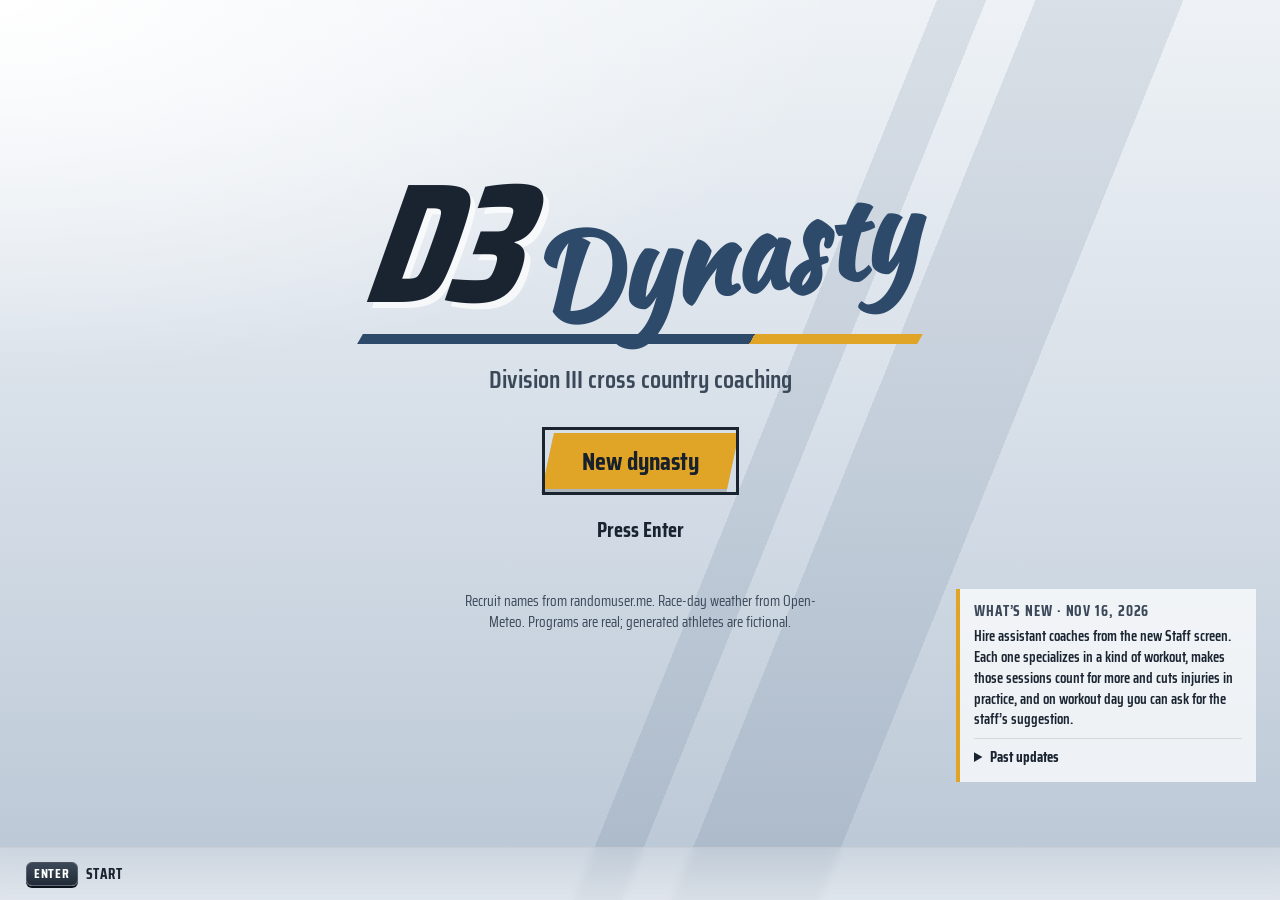
==== index.html @ b6287893 "Add assistant coaches: staff screen, hiring, specialty bonuses Assistants specialize in a workout ty" ====
<!DOCTYPE html>
<html lang="en">
<head>
  <meta charset="utf-8">
  <meta name="viewport" content="width=device-width, initial-scale=1">
  <title>D3 Dynasty | Division III Cross Country Coaching</title>
  <meta name="description" content="Coach any NCAA Division III cross country program: recruit, set your top seven, race a six-meet season and build a dynasty.">
  <meta name="theme-color" content="#1A2431">
  <link rel="icon" href="favicon.svg" type="image/svg+xml">
  <link rel="preconnect" href="https://fonts.googleapis.com">
  <link rel="preconnect" href="https://fonts.gstatic.com" crossorigin>
  <link rel="stylesheet" href="https://fonts.googleapis.com/css2?family=Kaushan+Script&amp;family=Saira+Condensed:wght@400;500;600;700;800&amp;display=swap">
  <link rel="stylesheet" href="css/styles.css">
  <script defer src="js/util.js"></script>
  <script defer src="js/storage.js"></script>
  <script defer src="js/audio.js"></script>
  <script defer src="js/data/schools.js"></script>
  <script defer src="js/data/logos.js"></script>
  <script defer src="js/data/names.js"></script>
  <script defer src="js/data/places.js"></script>
  <script defer src="js/data/courses.js"></script>
  <script defer src="js/data/rosters.js"></script>
  <script defer src="js/athletes.js"></script>
  <script defer src="js/race.js"></script>
  <script defer src="js/course.js"></script>
  <script defer src="js/training.js"></script>
  <script defer src="js/staff.js"></script>
  <script defer src="js/api.js"></script>
  <script defer src="js/season.js"></script>
  <script defer src="js/ui/common.js"></script>
  <script defer src="js/ui/title.js"></script>
  <script defer src="js/ui/hub.js"></script>
  <script defer src="js/ui/roster.js"></script>
  <script defer src="js/ui/wheel.js"></script>
  <script defer src="js/ui/meet.js"></script>
  <script defer src="js/ui/training.js"></script>
  <script defer src="js/ui/race-view.js"></script>
  <script defer src="js/ui/offseason.js"></script>
  <script defer src="js/ui/staff.js"></script>
  <script defer src="js/main.js"></script>
</head>
<body class="is-title">
  <a class="skip-link" href="#screen">Skip to content</a>

  <header class="masthead" id="masthead">
    <div class="masthead__row">
      <h1 class="screen-title" id="screen-title">D3 Dynasty</h1>
      <div class="masthead__status">
        <div class="rep" id="rep-display"></div>
        <p class="season-tag" id="season-tag"></p>
        <button type="button" class="toggle" id="toggle-sound" aria-pressed="true">Sound</button>
        <button type="button" class="toggle" id="toggle-announcer" aria-pressed="false">Announcer</button>
      </div>
    </div>
    <div class="context-bar" id="context-bar">
      <button type="button" class="keycap keycap--bumper" id="squad-prev" aria-label="Previous squad (Q)">Q</button>
      <div class="context-bar__team" id="context-team"></div>
      <div class="context-bar__squad" id="context-squad"></div>
      <button type="button" class="keycap keycap--bumper" id="squad-next" aria-label="Next squad (E)">E</button>
    </div>
  </header>

  <main id="screen" class="screen" tabindex="-1"></main>

  <footer class="legend-bar">
    <nav class="legend" id="legend" aria-label="Controls"></nav>
    <section class="ticker" aria-label="League news">
      <p class="ticker__tag">XC Wire</p>
      <div class="ticker__window">
        <p class="ticker__track" id="ticker-track"></p>
      </div>
    </section>
  </footer>

  <div class="toasts" id="toasts" role="status" aria-live="polite"></div>

  <dialog class="confirm" id="confirm-dialog" aria-labelledby="confirm-message">
    <form method="dialog" class="confirm__form">
      <p class="confirm__message" id="confirm-message"></p>
      <div class="confirm__actions">
        <button type="submit" class="btn btn--ghost" value="cancel" id="confirm-cancel">Cancel</button>
        <button type="submit" class="btn btn--danger" value="ok" id="confirm-ok">Confirm</button>
      </div>
    </form>
  </dialog>

  <noscript>
    <p class="noscript">D3 Dynasty needs JavaScript to run. Turn it on and reload the page.</p>
  </noscript>
</body>
</html>
---- css/styles.css ----
/* ==========================================================================
   D3 Dynasty: menu-era sports game styling.
   Fog-and-steel backdrop, ink bars, one team highlight color.
   Team tokens (--team-*) are rewritten by JavaScript when a school is chosen.
   ========================================================================== */

:root {
  /* Base palette */
  --fog: #E6EBF1;
  --fog-deep: #CFD8E2;
  --steel: #B9C6D4;
  --ink: #1A2431;
  --ink-2: #2B3746;
  --ink-3: #3B4859;
  --row-text: #25303D;
  --reserve: #66717F;
  --line: rgba(26, 36, 49, 0.12);
  --glass: rgba(255, 255, 255, 0.62);
  --col-hi: rgba(110, 128, 150, 0.22);
  --good: #1D7A45;
  --bad: #B3261E;
  --on-dark: #E9EEF3;
  --on-dark-dim: #A9B5C3;

  /* Team tokens (defaults before a school is picked) */
  --team-primary: #2E4A6B;
  --team-accent: #E0A526;
  --team-on-primary: #FFFFFF;
  --team-on-accent: #17202B;
  --team-hi: #E0A526;
  --team-on-hi: #17202B;
  --team-ink: #2E4A6B;
  --team-hi-on-dark: #E0A526;
  --streak: rgba(46, 74, 107, 0.1);

  /* Type */
  --font-ui: 'Saira Condensed', 'Arial Narrow', 'Roboto Condensed', sans-serif;
  --font-script: 'Kaushan Script', 'Brush Script MT', cursive;
  --step--1: 0.875rem;
  --step-0: 1.0625rem;
  --step-1: 1.25rem;
  --step-2: 1.5rem;
  --step-3: 2rem;
  --step-4: 2.75rem;
  --step-5: 4rem;

  --gutter: 24px;
  --max: 1240px;
  --radius: 4px;
}

*,
*::before,
*::after {
  box-sizing: border-box;
}

html {
  font-size: 17px;
}

body {
  margin: 0;
  min-height: 100vh;
  min-height: 100dvh;
  display: flex;
  flex-direction: column;
  font-family: var(--font-ui);
  font-size: var(--step-0);
  line-height: 1.4;
  color: var(--row-text);
  background-color: var(--fog);
  background-image:
    linear-gradient(112deg, transparent 0 57%, var(--streak) 57% 60%, transparent 60% 63%, var(--streak) 63% 72%, transparent 72%),
    radial-gradient(110% 70% at 0% 0%, #FFFFFF 0%, rgba(255, 255, 255, 0) 60%),
    linear-gradient(180deg, #EEF2F6 0%, #D3DCE6 55%, var(--steel) 100%);
  background-attachment: fixed;
  font-variant-numeric: tabular-nums;
}

/* The team's athletics logo, faint over the background stripes. Set by
   ui.setTheme as --team-logo; none for schools without a logo. */
body::before {
  content: "";
  position: fixed;
  inset: 0;
  z-index: -1;
  pointer-events: none;
  background-image: var(--team-logo, none);
  background-repeat: no-repeat;
  background-position: 63% 55%;
  background-size: auto min(46vh, 34vw);
  opacity: 0.1;
}

[hidden] {
  display: none !important;
}

img,
svg,
canvas {
  display: block;
  max-width: 100%;
}

button,
input,
select {
  font: inherit;
  color: inherit;
}

h1,
h2,
h3,
h4,
p {
  margin: 0;
}

:focus-visible {
  outline: 3px solid var(--ink);
  outline-offset: 3px;
}

.on-dark :focus-visible,
.masthead .context-bar :focus-visible {
  outline-color: #FFFFFF;
}

.skip-link {
  position: absolute;
  left: 12px;
  top: -60px;
  z-index: 50;
  padding: 8px 14px;
  background: var(--ink);
  color: #FFFFFF;
  font-weight: 700;
}

.skip-link:focus {
  top: 12px;
}

.visually-hidden {
  position: absolute;
  width: 1px;
  height: 1px;
  overflow: hidden;
  clip: rect(0 0 0 0);
  white-space: nowrap;
}

.noscript {
  padding: 24px;
  font-size: var(--step-2);
  text-align: center;
}

/* ---------- Masthead ---------- */

.masthead {
  width: 100%;
  max-width: calc(var(--max) + var(--gutter) * 2);
  margin: 0 auto;
  padding: 18px var(--gutter) 0;
}

.masthead__row {
  display: flex;
  align-items: flex-end;
  justify-content: space-between;
  gap: 16px;
  flex-wrap: wrap;
}

.screen-title {
  font-family: var(--font-script);
  font-weight: 400;
  font-size: var(--step-4);
  line-height: 1.1;
  color: var(--ink);
  text-shadow: 0 2px 0 rgba(255, 255, 255, 0.8);
  animation: title-sweep 420ms cubic-bezier(0.2, 0.8, 0.2, 1);
}

@keyframes title-sweep {
  from {
    opacity: 0;
    transform: translateX(-24px);
  }
}

.masthead__status {
  display: flex;
  align-items: center;
  gap: 14px;
  flex-wrap: wrap;
  padding-bottom: 6px;
}

.rep {
  display: flex;
  align-items: center;
  gap: 8px;
  font-weight: 700;
}

.rep__stars {
  display: flex;
  gap: 2px;
}

.star {
  width: 16px;
  height: 16px;
  fill: rgba(26, 36, 49, 0.2);
}

.star--on {
  fill: var(--team-ink);
}

.rep__num {
  font-size: var(--step--1);
  color: var(--ink-3);
}

.season-tag {
  font-weight: 700;
  color: var(--ink);
}

.toggle {
  padding: 3px 10px;
  border: 1px solid rgba(26, 36, 49, 0.35);
  border-radius: 99px;
  background: transparent;
  font-size: var(--step--1);
  font-weight: 600;
  color: var(--ink-3);
  cursor: pointer;
}

.toggle[aria-pressed='true'] {
  background: var(--ink);
  border-color: var(--ink);
  color: #FFFFFF;
}

.toggle[hidden] {
  display: none;
}

.context-bar {
  display: grid;
  grid-template-columns: auto 1fr auto auto;
  align-items: stretch;
  margin-top: 10px;
  min-height: 52px;
  background: var(--ink);
  color: var(--on-dark);
  box-shadow: 0 6px 18px rgba(26, 36, 49, 0.18);
}

.context-bar__team {
  display: flex;
  align-items: center;
  gap: 14px;
  padding: 0 20px;
  font-size: var(--step-2);
  font-weight: 600;
  letter-spacing: 0.01em;
  min-width: 0;
}

.context-bar__team .crest {
  width: 34px;
  height: 38px;
  flex: none;
}

.context-bar__team-name {
  white-space: nowrap;
  overflow: hidden;
  text-overflow: ellipsis;
}

.context-bar__squad {
  display: flex;
  align-items: center;
  gap: 4px;
  padding: 0 14px;
}

.squad-tab {
  padding: 6px 14px;
  border: 0;
  background: transparent;
  color: var(--on-dark-dim);
  font-size: var(--step-1);
  font-weight: 600;
  cursor: pointer;
}

.squad-tab[aria-pressed='true'] {
  color: var(--team-on-hi);
  background: var(--team-hi);
}

.squad-tab--solo {
  color: var(--on-dark);
  cursor: default;
}

.keycap {
  display: inline-flex;
  align-items: center;
  justify-content: center;
  min-width: 28px;
  height: 24px;
  padding: 0 7px;
  border: 1px solid rgba(255, 255, 255, 0.18);
  border-radius: 6px;
  background: linear-gradient(#3C4859, #212B37);
  box-shadow: 0 2px 0 #0D131A;
  color: #FFFFFF;
  font-size: 0.8rem;
  font-weight: 700;
  line-height: 1;
}

.keycap--bumper {
  min-width: 46px;
  height: auto;
  border-radius: 0;
  border: 0;
  border-left: 1px solid rgba(255, 255, 255, 0.08);
  border-right: 1px solid rgba(255, 255, 255, 0.08);
  background: var(--ink-2);
  box-shadow: none;
  font-size: var(--step--1);
  cursor: pointer;
}

.keycap--bumper:first-child {
  order: 0;
}

.keycap--bumper:last-child {
  order: 4;
}

body.is-title .masthead,
body.no-squads .keycap--bumper {
  display: none;
}

body.no-context .context-bar {
  display: none;
}

/* ---------- Screen area ---------- */

.screen {
  flex: 1;
  width: 100%;
  max-width: calc(var(--max) + var(--gutter) * 2);
  margin: 0 auto;
  padding: 22px var(--gutter) 32px;
}

.screen:focus {
  outline: none;
}

.stack {
  display: grid;
  gap: 20px;
  align-content: start;
}

.section-title {
  font-size: var(--step-2);
  font-weight: 700;
  color: var(--ink);
  line-height: 1.1;
}

.lede {
  max-width: 62ch;
  color: var(--ink-3);
  font-size: var(--step-1);
}

.muted {
  color: var(--reserve);
}

.empty {
  padding: 28px;
  color: var(--ink-3);
  font-size: var(--step-1);
}

/* ---------- Panels ---------- */

.panel {
  background: var(--glass);
  border: 1px solid rgba(255, 255, 255, 0.75);
  border-radius: var(--radius);
  box-shadow: 0 10px 30px rgba(26, 36, 49, 0.08);
  backdrop-filter: blur(6px);
  overflow: hidden;
}

.panel__head {
  display: flex;
  align-items: center;
  justify-content: space-between;
  gap: 12px;
  min-height: 42px;
  padding: 6px 16px;
  background: var(--ink);
  color: var(--on-dark);
}

.panel__title {
  font-size: var(--step-1);
  font-weight: 700;
}

.panel__aside {
  font-size: var(--step--1);
  color: var(--on-dark-dim);
}

.panel__body {
  padding: 16px;
}

.panel--dark {
  background: var(--ink);
  color: var(--on-dark);
  border-color: var(--ink);
}

/* ---------- Buttons ---------- */

.btn {
  position: relative;
  isolation: isolate;
  display: inline-flex;
  align-items: center;
  justify-content: center;
  gap: 10px;
  min-height: 44px;
  padding: 8px 24px;
  border: 0;
  background: none;
  color: #FFFFFF;
  font-size: var(--step-1);
  font-weight: 700;
  line-height: 1.1;
  text-decoration: none;
  cursor: pointer;
}

.btn::before {
  content: '';
  position: absolute;
  inset: 0;
  z-index: -1;
  background: var(--ink-2);
  transform: skewX(-12deg);
  transition: filter 120ms ease;
}

.btn:hover::before {
  filter: brightness(1.15);
}

.btn:disabled {
  cursor: not-allowed;
  opacity: 0.45;
}

.btn:disabled::before {
  filter: none;
}

.btn--primary {
  color: var(--team-on-hi);
}

.btn--primary::before {
  background: var(--team-hi);
  box-shadow: 0 4px 0 rgba(0, 0, 0, 0.18);
}

.btn--ghost {
  color: var(--ink);
}

.btn--ghost::before {
  background: transparent;
  box-shadow: inset 0 0 0 2px var(--ink-3);
}

.on-dark .btn--ghost,
.panel--dark .btn--ghost {
  color: var(--on-dark);
}

.on-dark .btn--ghost::before,
.panel--dark .btn--ghost::before {
  box-shadow: inset 0 0 0 2px rgba(255, 255, 255, 0.45);
}

.btn--danger::before {
  background: var(--bad);
}

.btn--small {
  min-height: 34px;
  padding: 4px 16px;
  font-size: var(--step-0);
}

.btn--big {
  min-height: 56px;
  padding: 10px 34px;
  font-size: var(--step-2);
}

.btn .keycap {
  margin-left: -4px;
}

.actions {
  display: flex;
  flex-wrap: wrap;
  align-items: center;
  gap: 14px 18px;
}

.actions--end {
  justify-content: flex-end;
}

/* ---------- Legend + ticker ---------- */

.legend-bar {
  display: grid;
  grid-template-columns: auto minmax(0, 1fr);
  align-items: center;
  gap: 24px;
  width: 100%;
  padding: 10px var(--gutter);
  border-top: 1px solid rgba(26, 36, 49, 0.12);
  background: linear-gradient(180deg, rgba(255, 255, 255, 0.25), rgba(255, 255, 255, 0.55));
  position: sticky;
  bottom: 0;
  z-index: 5;
  backdrop-filter: blur(4px);
}

.legend {
  display: flex;
  flex-wrap: wrap;
  gap: 6px 18px;
}

.legend__item {
  display: inline-flex;
  align-items: center;
  gap: 8px;
  padding: 4px 2px;
  border: 0;
  background: none;
  font-size: var(--step--1);
  font-weight: 700;
  letter-spacing: 0.05em;
  text-transform: uppercase;
  color: var(--ink);
  cursor: pointer;
}

.ticker {
  display: flex;
  align-items: center;
  gap: 12px;
  min-width: 0;
  border-left: 1px solid rgba(26, 36, 49, 0.2);
  padding-left: 16px;
}

.ticker__tag {
  flex: none;
  padding: 2px 10px;
  background: var(--team-primary);
  color: var(--team-on-primary);
  font-size: var(--step--1);
  font-weight: 800;
  font-style: italic;
  transform: skewX(-10deg);
}

.ticker__window {
  flex: 1;
  min-width: 0;
  overflow: hidden;
  mask-image: linear-gradient(90deg, transparent, #000 4%, #000 96%, transparent);
}

.ticker__track {
  display: inline-block;
  padding-left: 100%;
  white-space: nowrap;
  font-size: var(--step--1);
  font-weight: 500;
  color: var(--ink-3);
  animation: ticker var(--ticker-duration, 70s) linear infinite;
}

.ticker__window:hover .ticker__track {
  animation-play-state: paused;
}

.ticker__sep {
  display: inline-block;
  width: 8px;
  height: 8px;
  margin: 0 18px 1px;
  background: var(--team-hi);
  transform: rotate(45deg);
}

@keyframes ticker {
  to {
    transform: translateX(-100%);
  }
}

body.is-title .ticker {
  visibility: hidden;
}

/* ---------- Toasts + dialog ---------- */

.toasts {
  position: fixed;
  right: var(--gutter);
  bottom: 84px;
  z-index: 40;
  display: grid;
  gap: 10px;
  width: min(380px, calc(100vw - 32px));
}

.toast {
  padding: 12px 16px;
  background: var(--ink);
  color: var(--on-dark);
  border-left: 5px solid var(--team-hi);
  box-shadow: 0 10px 24px rgba(10, 15, 22, 0.3);
  font-weight: 600;
  animation: toast-in 220ms ease-out;
}

.toast--warn {
  border-left-color: #E8A33D;
}

@keyframes toast-in {
  from {
    opacity: 0;
    transform: translateY(10px);
  }
}

.confirm {
  width: min(440px, calc(100vw - 32px));
  padding: 0;
  border: 0;
  border-top: 5px solid var(--bad);
  background: var(--ink);
  color: var(--on-dark);
}

.confirm::backdrop {
  background: rgba(10, 15, 22, 0.55);
}

.confirm__form {
  display: grid;
  gap: 22px;
  padding: 24px;
}

.confirm__message {
  font-size: var(--step-1);
  font-weight: 600;
}

.confirm__actions {
  display: flex;
  justify-content: flex-end;
  gap: 14px;
}

.confirm .btn--ghost {
  color: var(--on-dark);
}

.confirm .btn--ghost::before {
  box-shadow: inset 0 0 0 2px rgba(255, 255, 255, 0.45);
}

.loading {
  display: grid;
  place-items: center;
  gap: 18px;
  min-height: 50vh;
  text-align: center;
}

.loading__pack {
  display: flex;
  gap: 10px;
}

.loading__pack span {
  width: 14px;
  height: 14px;
  border-radius: 50%;
  background: var(--team-primary);
  animation: pack 900ms ease-in-out infinite;
}

.loading__pack span:nth-child(2) {
  animation-delay: 120ms;
}

.loading__pack span:nth-child(3) {
  animation-delay: 240ms;
}

.loading__pack span:nth-child(4) {
  animation-delay: 360ms;
}

@keyframes pack {
  50% {
    transform: translateY(-10px);
    background: var(--team-hi);
  }
}

.loading__text {
  font-size: var(--step-2);
  font-weight: 700;
  color: var(--ink);
}

/* ---------- Crest, portrait, badges ---------- */

.crest {
  width: 48px;
  height: 54px;
}

.crest__text {
  font-family: var(--font-ui);
  font-weight: 800;
}

.portrait {
  width: 96px;
  height: 96px;
  object-fit: cover;
  /* Roster headshots are taller than square; keep the face in frame. */
  object-position: 50% 12%;
  background: var(--ink-3);
}

.portrait--sm {
  width: 56px;
  height: 56px;
}

.portrait--lg {
  width: 132px;
  height: 132px;
}

.portrait--silhouette {
  background: linear-gradient(160deg, var(--ink-3), var(--ink));
}

.portrait__figure {
  fill: rgba(255, 255, 255, 0.34);
}

.badge {
  display: inline-flex;
  align-items: center;
  gap: 6px;
  padding: 2px 10px;
  border-radius: 2px;
  background: var(--ink-2);
  color: #FFFFFF;
  font-size: var(--step--1);
  font-weight: 700;
  line-height: 1.5;
  white-space: nowrap;
}

.badge--hi {
  background: var(--team-hi);
  color: var(--team-on-hi);
}

.badge--warn {
  background: var(--bad);
}

.badge--good {
  background: var(--good);
}

.badge--line {
  background: transparent;
  box-shadow: inset 0 0 0 1px currentColor;
  color: inherit;
}

.pot {
  display: inline-grid;
  place-items: center;
  width: 28px;
  height: 28px;
  border-radius: 50%;
  font-weight: 800;
  font-size: var(--step-0);
  background: var(--ink-2);
  color: #FFFFFF;
}

.pot--A {
  background: #C99A1E;
  color: #17202B;
}

.pot--B {
  background: #3E7CB1;
}

.pot--C {
  background: #6B7685;
}

.pot--D {
  background: #9AA3AE;
  color: #17202B;
}

.delta {
  font-weight: 700;
}

.delta--up {
  color: var(--good);
}

.delta--down {
  color: var(--bad);
}

.on-dark .delta--up,
.panel--dark .delta--up {
  color: #6BD69B;
}

.on-dark .delta--down,
.panel--dark .delta--down {
  color: #FF8A80;
}

/* ---------- Data grid (depth chart style) ---------- */

.table-wrap {
  overflow-x: auto;
  -webkit-overflow-scrolling: touch;
}

.grid {
  width: 100%;
  border-collapse: collapse;
  text-align: center;
}

.grid th {
  height: 36px;
  padding: 0 10px;
  background: var(--ink-2);
  color: #D8E0E8;
  font-size: var(--step--1);
  font-weight: 600;
  letter-spacing: 0.06em;
  text-transform: uppercase;
  white-space: nowrap;
}

.grid th button {
  padding: 4px 2px;
  border: 0;
  background: none;
  font-weight: inherit;
  letter-spacing: inherit;
  text-transform: inherit;
  color: inherit;
  cursor: pointer;
}

.grid td {
  height: 46px;
  padding: 0 10px;
  border-bottom: 1px solid var(--line);
  font-size: var(--step-1);
  font-weight: 600;
  white-space: nowrap;
}

.grid .cell-left {
  text-align: left;
}

.grid .cell-name {
  text-align: left;
  min-width: 170px;
}

/* The 11-column team scores table: tighter cells so names fit on one line. */
.grid--dense th,
.grid--dense td {
  padding: 0 7px;
}

.grid .cell-team-name {
  min-width: 140px;
  line-height: 1.1;
  white-space: normal;
}

/* Keeps a team's mark beside its name when a long name wraps. */
.team-label {
  display: inline-flex;
  align-items: center;
}

.team-label .team-mark,
.team-label .team-chip {
  flex: none;
  vertical-align: 0;
}

.grid .cell-dim {
  color: var(--reserve);
  font-weight: 500;
}

.grid tbody tr {
  cursor: default;
}

.grid--interactive tbody tr {
  cursor: pointer;
}

.grid--interactive tbody tr:hover td {
  background: rgba(255, 255, 255, 0.45);
}

.grid .is-col-hi {
  background: var(--col-hi);
}

.grid th.is-col-hi {
  background: var(--ink-3);
  color: #FFFFFF;
}

.grid tr.is-reserve td {
  color: var(--reserve);
  font-weight: 500;
}

.grid tr.is-user td {
  background: color-mix(in srgb, var(--team-hi) 28%, transparent);
  font-weight: 700;
}

.grid tr.is-selected td,
.grid--interactive tr.is-selected:hover td {
  background: var(--team-hi);
  color: var(--team-on-hi);
  font-weight: 700;
}

.grid tr.is-selected td.is-col-hi {
  background: color-mix(in srgb, var(--team-hi) 82%, #000000);
}

.grid tr.is-grabbed td {
  box-shadow: inset 0 2px 0 var(--ink), inset 0 -2px 0 var(--ink);
}

.grid tr.is-dragover td {
  box-shadow: inset 0 3px 0 var(--team-primary);
}

.grid tr.is-cutline td {
  border-bottom: 2px solid var(--ink);
}

.grid__desc {
  min-height: 26px;
  padding: 4px 14px;
  color: var(--ink-3);
  font-size: var(--step--1);
  font-weight: 600;
  letter-spacing: 0.06em;
  text-transform: uppercase;
  text-align: center;
}

/* Chips and logo marks take the same 28px, so team names line up. */
.team-chip {
  display: inline-block;
  width: 12px;
  height: 12px;
  margin: 0 10px 0 6px;
  vertical-align: -1px;
  background: linear-gradient(135deg, var(--chip-a, #888) 50%, var(--chip-b, #444) 50%);
  box-shadow: 0 0 0 1px rgba(0, 0, 0, 0.2);
}

.team-mark {
  display: inline-block;
  width: 22px;
  height: 25px;
  margin-right: 6px;
  vertical-align: -7px;
}

.cell-team {
  white-space: nowrap;
}

.meter {
  height: 10px;
  background: var(--ink-2);
  overflow: hidden;
}

.meter__fill {
  height: 100%;
  width: var(--fill, 0%);
  background: linear-gradient(90deg, var(--team-hi), color-mix(in srgb, var(--team-hi) 70%, #FFFFFF));
  transition: width 700ms cubic-bezier(0.2, 0.8, 0.2, 1);
}

.meter-label {
  display: flex;
  justify-content: space-between;
  gap: 12px;
  margin-top: 6px;
  font-size: var(--step--1);
  font-weight: 600;
  color: var(--ink-3);
}

/* ---------- Title screen ---------- */

.title-screen {
  display: grid;
  place-items: center;
  min-height: calc(100vh - 140px);
  text-align: center;
}

.title-screen__inner {
  display: grid;
  justify-items: center;
  gap: 18px;
}

/* The latest change, tucked into the bottom-right corner. On narrow or
   short screens it sits below the menu instead. */
.title-screen {
  position: relative;
}

.title-news {
  position: absolute;
  right: 0;
  bottom: 0;
  max-width: 300px;
  padding: 12px 14px;
  border-left: 4px solid var(--team-hi);
  background: rgba(255, 255, 255, 0.72);
  text-align: left;
}

.title-news__label {
  margin: 0 0 4px;
  font-size: var(--step--1);
  font-weight: 700;
  letter-spacing: 0.06em;
  text-transform: uppercase;
  color: var(--ink-3);
}

.title-news__text {
  margin: 0;
  font-size: var(--step--1);
  font-weight: 600;
  line-height: 1.4;
  color: var(--ink);
}

.title-news__past {
  margin-top: 8px;
  border-top: 1px solid var(--line);
}

.title-news__past summary {
  padding: 8px 0 2px;
  font-size: var(--step--1);
  font-weight: 700;
  color: var(--ink);
  cursor: pointer;
}

.title-news__past summary:focus-visible {
  outline: 3px solid var(--team-hi);
  outline-offset: 2px;
}

.title-news__list {
  display: grid;
  gap: 10px;
  max-height: 40vh;
  margin: 8px 0 0;
  padding: 0;
  overflow-y: auto;
  list-style: none;
}

.title-news__date {
  margin: 0 0 2px;
  font-size: 0.75rem;
  font-weight: 700;
  letter-spacing: 0.06em;
  text-transform: uppercase;
  color: var(--ink-3);
}

@media (max-width: 1100px), (max-height: 760px) {
  .title-news {
    position: static;
    max-width: 520px;
    margin-top: 24px;
  }
}

.logo {
  position: relative;
  display: flex;
  align-items: flex-end;
  line-height: 0.85;
  animation: logo-in 700ms cubic-bezier(0.2, 0.8, 0.2, 1);
}

@keyframes logo-in {
  from {
    opacity: 0;
    transform: translateX(-60px) skewX(-8deg);
  }
}

.logo__word {
  font-size: clamp(4rem, 14vw, 10rem);
  font-weight: 800;
  font-style: italic;
  letter-spacing: -0.02em;
  color: var(--ink);
  transform: skewX(-6deg);
  text-shadow: 6px 6px 0 rgba(255, 255, 255, 0.7);
}

.logo__script {
  margin-left: 0.08em;
  margin-bottom: 0.12em;
  font-family: var(--font-script);
  font-size: clamp(3rem, 10vw, 6.6rem);
  color: var(--team-ink);
  transform: rotate(-8deg);
}

.logo__bar {
  width: min(560px, 80vw);
  height: 10px;
  background: linear-gradient(90deg, var(--team-primary) 0 70%, var(--team-hi) 70%);
  transform: skewX(-30deg);
}

.title-sub {
  font-size: var(--step-2);
  font-weight: 600;
  color: var(--ink-3);
}

.title-menu {
  display: grid;
  gap: 14px;
  justify-items: center;
  margin-top: 18px;
}

.title-save {
  color: var(--ink-3);
  font-size: var(--step-0);
}

.press-start {
  margin-top: 8px;
  font-size: var(--step-1);
  font-weight: 700;
  color: var(--ink);
  animation: blink 1.4s steps(2, start) infinite;
}

@keyframes blink {
  to {
    visibility: hidden;
  }
}

.title-credit {
  margin-top: 28px;
  max-width: 52ch;
  font-size: var(--step--1);
  color: var(--ink-3);
}

/* ---------- Coach setup ---------- */

.setup {
  display: grid;
  grid-template-columns: minmax(0, 1fr) 360px;
  gap: 22px;
  align-items: start;
}

.setup__form {
  display: grid;
  gap: 20px;
}

.field {
  display: grid;
  gap: 6px;
}

.field__label {
  font-weight: 700;
  color: var(--ink);
}

.field__hint {
  font-size: var(--step--1);
  color: var(--ink-3);
}

.input,
.select {
  min-height: 44px;
  padding: 6px 12px;
  border: 2px solid rgba(26, 36, 49, 0.25);
  border-radius: 2px;
  background: rgba(255, 255, 255, 0.85);
  font-size: var(--step-1);
  font-weight: 600;
  color: var(--ink);
}

.input:focus-visible,
.select:focus-visible {
  border-color: var(--ink);
  outline-offset: 1px;
}

.input[type='color'] {
  width: 64px;
  padding: 2px;
  cursor: pointer;
}

.segmented {
  display: inline-flex;
  margin: 0;
  padding: 0;
  border: 0;
}

.segmented legend {
  margin-bottom: 6px;
  padding: 0;
  font-weight: 700;
  color: var(--ink);
}

.segmented__options {
  display: flex;
  flex-wrap: wrap;
}

.segmented__option {
  position: relative;
}

.segmented__option input {
  position: absolute;
  opacity: 0;
  inset: 0;
  cursor: pointer;
}

.segmented__option span {
  display: block;
  padding: 8px 22px;
  border: 2px solid var(--ink-2);
  margin-right: -2px;
  font-weight: 700;
  font-size: var(--step-1);
  color: var(--ink);
  background: rgba(255, 255, 255, 0.6);
}

.segmented__option input:checked + span {
  background: var(--ink);
  color: #FFFFFF;
}

.segmented__option input:focus-visible + span {
  outline: 3px solid var(--ink);
  outline-offset: 3px;
}

.finder-tools {
  display: grid;
  grid-template-columns: minmax(0, 1fr) 190px auto;
  gap: 10px;
}

.geo-status {
  min-height: 1.4em;
  font-size: var(--step--1);
  font-weight: 600;
  color: var(--ink-3);
}

.geo-status--error {
  color: var(--bad);
}

.school-list {
  max-height: 380px;
  overflow-y: auto;
  margin: 0;
  padding: 0;
  list-style: none;
  border: 1px solid var(--line);
  background: rgba(255, 255, 255, 0.5);
}

.school-option {
  display: grid;
  grid-template-columns: 26px minmax(0, 1fr) auto;
  align-items: center;
  gap: 12px;
  width: 100%;
  padding: 8px 14px;
  border: 0;
  border-bottom: 1px solid var(--line);
  background: transparent;
  text-align: left;
  cursor: pointer;
}

.school-option:hover {
  background: rgba(255, 255, 255, 0.7);
}

.school-option[aria-pressed='true'] {
  background: var(--team-hi);
  color: var(--team-on-hi);
}

.school-option__chip {
  width: 22px;
  height: 22px;
  background: linear-gradient(135deg, var(--chip-a) 50%, var(--chip-b) 50%);
  box-shadow: 0 0 0 1px rgba(0, 0, 0, 0.25);
}

.school-option__name {
  display: block;
  font-size: var(--step-1);
  font-weight: 700;
  line-height: 1.15;
}

.school-option__meta {
  display: flex;
  flex-wrap: wrap;
  gap: 2px 14px;
  font-size: var(--step--1);
  opacity: 0.8;
}

.school-option__dist {
  font-size: var(--step--1);
  font-weight: 700;
}

.custom-school {
  border: 1px dashed rgba(26, 36, 49, 0.35);
  padding: 0 14px;
}

.custom-school summary {
  padding: 12px 0;
  font-weight: 700;
  color: var(--ink);
  cursor: pointer;
}

.custom-school__grid {
  display: grid;
  grid-template-columns: 1fr 1fr;
  gap: 12px;
  padding-bottom: 14px;
}

.custom-school__colors {
  display: flex;
  gap: 16px;
  align-items: end;
}

.preview-card {
  position: sticky;
  top: 16px;
  overflow: hidden;
  background: var(--ink);
  color: var(--on-dark);
}

.preview-card__band {
  position: relative;
  display: grid;
  place-items: center;
  height: 200px;
  background:
    linear-gradient(115deg, transparent 0 62%, var(--team-accent) 62% 68%, transparent 68%),
    var(--team-primary);
}

.preview-card__band .crest {
  width: 120px;
  height: 136px;
  filter: drop-shadow(0 10px 18px rgba(0, 0, 0, 0.35));
}

.preview-card__body {
  display: grid;
  gap: 10px;
  padding: 18px;
}

.preview-card__school {
  font-size: var(--step-3);
  font-weight: 700;
  line-height: 1.05;
}

.preview-card__facts {
  display: grid;
  grid-template-columns: auto 1fr;
  gap: 4px 14px;
  margin: 0;
  font-size: var(--step-0);
}

.preview-card__facts dt {
  color: var(--on-dark-dim);
}

.preview-card__facts dd {
  margin: 0;
  font-weight: 600;
}

.form-error {
  min-height: 1.4em;
  color: #FF8A80;
  font-weight: 700;
}

/* ---------- Hub ---------- */

.hub {
  display: grid;
  grid-template-columns: minmax(0, 1.5fr) minmax(0, 1fr);
  gap: 20px;
}

.tile {
  position: relative;
  display: grid;
  align-content: start;
  gap: 8px;
  min-height: 120px;
  padding: 18px 20px;
  border: 0;
  border-left: 6px solid transparent;
  background: var(--ink);
  color: var(--on-dark);
  text-align: left;
  cursor: pointer;
  overflow: hidden;
}

.tile:hover,
.tile:focus-visible {
  border-left-color: var(--team-hi);
}

.tile__title {
  font-size: var(--step-2);
  font-weight: 700;
  line-height: 1.1;
}

.tile__text {
  color: var(--on-dark-dim);
  font-size: var(--step-0);
}

.tile--next {
  min-height: 300px;
  padding: 26px 28px;
  border-left-width: 0;
  cursor: default;
}

.tile--next::before {
  content: '';
  position: absolute;
  inset: 0 0 0 auto;
  width: 42%;
  background:
    linear-gradient(105deg, var(--ink) 0 18%, transparent 18%),
    linear-gradient(105deg, transparent 0 24%, var(--team-accent) 24% 28%, var(--team-primary) 28%);
  opacity: 0.95;
}

.tile--next > * {
  position: relative;
}

.tile--next .crest {
  position: absolute;
  right: 6%;
  top: 50%;
  width: 150px;
  height: 170px;
  transform: translateY(-50%);
  filter: drop-shadow(0 12px 20px rgba(0, 0, 0, 0.4));
}

.tile__kicker {
  font-size: var(--step-0);
  font-weight: 700;
  color: var(--team-hi-on-dark);
}

.tile__headline {
  max-width: 58%;
  font-size: var(--step-4);
  font-weight: 800;
  font-style: italic;
  line-height: 0.98;
  color: #FFFFFF;
}

.tile__facts {
  display: flex;
  flex-wrap: wrap;
  gap: 4px 22px;
  max-width: 58%;
  color: var(--on-dark-dim);
  font-weight: 600;
}

.tile__facts strong {
  color: var(--on-dark);
}

.tile--next .actions {
  margin-top: auto;
  padding-top: 16px;
}

.menu-tiles {
  display: grid;
  grid-template-columns: repeat(5, minmax(0, 1fr));
  gap: 14px;
  grid-column: 1 / -1;
}

.snapshot {
  display: grid;
  gap: 14px;
  align-content: start;
}

.snapshot__squads {
  display: grid;
  grid-template-columns: repeat(auto-fit, minmax(150px, 1fr));
  gap: 12px;
}

.snapshot__squad {
  display: grid;
  gap: 2px;
  padding: 12px 14px;
  background: rgba(255, 255, 255, 0.55);
  border-top: 4px solid var(--team-primary);
}

.snapshot__label {
  font-weight: 700;
  color: var(--ink-3);
}

.bignum {
  font-size: var(--step-5);
  font-weight: 800;
  line-height: 0.95;
  color: var(--ink);
}

.bignum small {
  font-size: var(--step-0);
  font-weight: 700;
  color: var(--ink-3);
  margin-left: 6px;
}

.record-list {
  display: grid;
  gap: 0;
  margin: 0;
  padding: 0;
  list-style: none;
}

.record-list li {
  display: grid;
  grid-template-columns: 1fr auto;
  gap: 10px;
  padding: 7px 0;
  border-bottom: 1px solid var(--line);
  font-weight: 600;
}

.record-list .muted {
  font-weight: 500;
}

/* ---------- Depth chart ---------- */

.depth {
  display: grid;
  gap: 0;
}

.player-card {
  position: relative;
  display: grid;
  grid-template-columns: 250px minmax(0, 1fr) auto;
  align-items: stretch;
  min-height: 132px;
  background: linear-gradient(100deg, var(--ink) 0%, #23344A 100%);
  color: #FFFFFF;
  overflow: hidden;
}

.player-card__art {
  position: relative;
  display: flex;
  align-items: flex-end;
  justify-content: flex-end;
  padding-right: 22px;
}

.player-card__art::before {
  content: '';
  position: absolute;
  inset: 0 18px 0 -30px;
  background: var(--team-primary);
  transform: skewX(-18deg);
  box-shadow: 8px 0 0 var(--team-accent);
}

.player-card__art .crest {
  position: absolute;
  left: 16px;
  top: 12px;
  width: 54px;
  height: 62px;
}

.player-card__art .portrait {
  position: relative;
  width: 118px;
  height: 118px;
  margin-top: 14px;
  border: 3px solid rgba(255, 255, 255, 0.85);
  border-bottom: 0;
}

.player-card__info {
  display: grid;
  align-content: center;
  gap: 6px;
  padding: 14px 18px;
  min-width: 0;
}

.player-card__name {
  font-size: var(--step-4);
  font-weight: 700;
  line-height: 1;
  white-space: nowrap;
  overflow: hidden;
  text-overflow: ellipsis;
}

.player-card__meta {
  display: flex;
  flex-wrap: wrap;
  gap: 4px 22px;
  color: #C9D3DD;
  font-size: var(--step-0);
  font-weight: 600;
}

.player-card__meta b {
  color: #FFFFFF;
  font-weight: 700;
}

.player-card__badges {
  display: flex;
  flex-wrap: wrap;
  gap: 8px;
}

.player-card__ovr {
  display: grid;
  align-content: center;
  justify-items: center;
  min-width: 120px;
  padding: 0 20px;
  background: rgba(255, 255, 255, 0.06);
}

.player-card__ovr-num {
  font-size: var(--step-5);
  font-weight: 800;
  line-height: 1;
}

.player-card__ovr-label {
  font-size: var(--step--1);
  font-weight: 700;
  letter-spacing: 0.08em;
  color: var(--on-dark-dim);
}

.depth__table {
  background: var(--glass);
}

.depth__footer {
  display: grid;
  gap: 14px;
  padding: 16px 0 0;
}

.depth__tip {
  font-size: var(--step--1);
  color: var(--ink-3);
  font-weight: 600;
}

/* ---------- Schedule ---------- */

.status-up {
  color: var(--team-ink);
  font-weight: 800;
}

/* ---------- Meet preview ---------- */

.meet {
  display: grid;
  grid-template-columns: minmax(0, 1fr) minmax(0, 1.15fr);
  gap: 20px;
  align-items: start;
}

.meet-hero {
  display: grid;
  gap: 6px;
  padding: 22px;
  background:
    linear-gradient(110deg, var(--ink) 0 64%, var(--team-accent) 64% 66%, var(--team-primary) 66%);
  color: #FFFFFF;
}

.meet-hero__type {
  font-weight: 700;
  color: var(--team-hi-on-dark);
}

.meet-hero__name {
  max-width: 66%;
  font-size: var(--step-3);
  font-weight: 800;
  font-style: italic;
  line-height: 1;
}

.meet-hero__facts {
  display: flex;
  flex-wrap: wrap;
  gap: 4px 20px;
  max-width: 66%;
  color: var(--on-dark-dim);
  font-weight: 600;
}

.info-list {
  display: grid;
  grid-template-columns: auto 1fr;
  gap: 6px 16px;
  margin: 0;
}

.info-list dt {
  font-weight: 600;
  color: var(--ink-3);
}

.info-list dd {
  margin: 0;
  font-weight: 700;
  color: var(--ink);
}

.weather {
  display: grid;
  grid-template-columns: auto 1fr;
  align-items: center;
  gap: 18px;
}

.weather__temp {
  font-size: var(--step-5);
  font-weight: 800;
  line-height: 1;
  color: var(--ink);
}

.weather__source {
  grid-column: 1 / -1;
  font-size: var(--step--1);
  font-weight: 600;
  color: var(--ink-3);
}

.weather__source--warn {
  color: #8A5A00;
}

.strategy {
  display: grid;
  gap: 10px;
  margin: 0;
  padding: 0;
  border: 0;
}

.strategy legend {
  margin-bottom: 8px;
  padding: 0;
  font-weight: 700;
  color: var(--ink);
}

.strategy__option {
  position: relative;
  display: grid;
  gap: 2px;
  padding: 10px 14px 10px 44px;
  border: 2px solid rgba(26, 36, 49, 0.18);
  background: rgba(255, 255, 255, 0.55);
  cursor: pointer;
}

.strategy__option input {
  position: absolute;
  left: 14px;
  top: 14px;
  width: 18px;
  height: 18px;
  accent-color: var(--ink);
}

.strategy__option:has(input:checked) {
  border-color: var(--ink);
  background: #FFFFFF;
  box-shadow: inset 6px 0 0 var(--team-hi);
}

.strategy__label {
  font-weight: 700;
  font-size: var(--step-1);
  color: var(--ink);
}

.strategy__note {
  font-size: var(--step--1);
  color: var(--ink-3);
}

/* Individual race plans for the starting seven */

.runner-plans {
  display: grid;
  gap: 10px;
}

.runner-plans__head {
  display: flex;
  flex-wrap: wrap;
  align-items: center;
  justify-content: space-between;
  gap: 8px 16px;
}

.runner-plans__title {
  margin: 0;
  font-size: var(--step-1);
  font-weight: 700;
  color: var(--ink);
}

.runner-plans__list {
  display: grid;
}

.runner-plan {
  display: grid;
  grid-template-columns: minmax(0, 1.4fr) minmax(170px, 1fr);
  align-items: center;
  gap: 6px 14px;
  padding: 10px 0 10px 12px;
  border-bottom: 1px solid var(--line);
  border-left: 4px solid transparent;
}

.runner-plan:last-child {
  border-bottom: 0;
}

.runner-plan--own {
  border-left-color: var(--team-hi);
}

.runner-plan__who {
  min-width: 0;
}

.runner-plan__name {
  margin: 0;
  font-size: var(--step-0);
  font-weight: 700;
  color: var(--ink);
}

.runner-plan__meta {
  display: flex;
  flex-wrap: wrap;
  gap: 0 10px;
  margin: 2px 0 0;
  font-size: var(--step--1);
  font-weight: 600;
  color: var(--ink-3);
  font-variant-numeric: tabular-nums;
}

.runner-plan .select {
  width: 100%;
  min-width: 0;
  min-height: 40px;
  font-size: var(--step-0);
}

.runner-plans__help summary {
  cursor: pointer;
  font-weight: 700;
  color: var(--ink);
}

.runner-plans__help .info-list {
  margin-top: 8px;
}

@media (max-width: 900px) {
  .runner-plan {
    grid-template-columns: minmax(0, 1fr);
  }
}

.notice {
  padding: 12px 16px;
  border-left: 5px solid var(--team-hi);
  background: rgba(255, 255, 255, 0.7);
  font-weight: 600;
  color: var(--ink);
}

.notice--warn {
  border-left-color: var(--bad);
}

/* ---------- Race ---------- */

.race {
  display: grid;
  gap: 14px;
}

.race__head {
  display: grid;
  grid-template-columns: minmax(0, 1fr) auto auto;
  align-items: center;
  gap: 16px 22px;
}

.race__controls {
  flex-wrap: nowrap;
}

.race__title {
  font-size: var(--step-3);
  font-weight: 800;
  font-style: italic;
  line-height: 1;
  color: var(--ink);
}

.race__sub {
  color: var(--ink-3);
  font-weight: 600;
}

.race__clock {
  padding: 4px 18px;
  background: var(--ink);
  color: #FFFFFF;
  font-size: var(--step-4);
  font-weight: 700;
  line-height: 1.1;
  min-width: 150px;
  text-align: center;
}

.race__stage {
  display: grid;
  grid-template-columns: minmax(0, 1fr) 320px;
  gap: 0;
  background: var(--ink);
}

.race__canvas-wrap {
  position: relative;
  width: 100%;
  aspect-ratio: 16 / 9;
  min-height: 0;
  /* Floor keeps the course readable on a phone held sideways. */
  max-height: max(200px, calc(100vh - 360px));
  background: #6E9457;
}

.race__canvas {
  position: absolute;
  inset: 0;
  width: 100%;
  height: 100%;
}

.race__side {
  display: grid;
  grid-template-rows: auto auto auto 1fr;
  align-content: start;
  color: var(--on-dark);
  overflow: hidden;
  /* Size to the canvas, not to the lists. */
  contain: size;
}

.race__side-title {
  padding: 8px 14px;
  background: var(--ink-2);
  font-size: var(--step--1);
  font-weight: 700;
  letter-spacing: 0.06em;
  text-transform: uppercase;
  color: #D8E0E8;
}

.live-list {
  margin: 0;
  padding: 4px 0;
  list-style: none;
  overflow: hidden;
}

.live-list li {
  display: grid;
  grid-template-columns: 30px minmax(0, 1fr) auto;
  gap: 8px;
  align-items: center;
  padding: 2px 14px;
  font-weight: 600;
}

.live-list li span:nth-child(2) {
  white-space: nowrap;
  overflow: hidden;
  text-overflow: ellipsis;
}

.race__plan {
  margin-left: 8px;
  padding: 0 6px;
  border: 1px solid var(--on-dark-dim);
  border-radius: 2px;
  font-size: 0.75rem;
  font-weight: 700;
  letter-spacing: 0.04em;
  text-transform: uppercase;
  color: var(--on-dark-dim);
}

.live-list .is-user {
  background: var(--team-hi);
  color: var(--team-on-hi);
}

.live-list .pos {
  color: var(--on-dark-dim);
  font-weight: 700;
}

.live-list .is-user .pos {
  color: inherit;
}

.race__call {
  min-height: 52px;
  padding: 12px 16px;
  background: rgba(255, 255, 255, 0.7);
  border-left: 6px solid var(--team-primary);
  font-size: var(--step-1);
  font-weight: 700;
  color: var(--ink);
}

.speed {
  display: inline-flex;
  gap: 4px;
}

.speed button {
  min-width: 46px;
  min-height: 36px;
  border: 2px solid var(--ink-2);
  background: transparent;
  font-weight: 700;
  color: var(--ink);
  cursor: pointer;
}

.speed button[aria-pressed='true'] {
  background: var(--ink);
  color: #FFFFFF;
}

/* ---------- Results ---------- */

/* Varsity / JV switch on invitational results */
.race-toggle {
  display: flex;
  flex-wrap: wrap;
  gap: 6px;
  margin-bottom: 12px;
}

.race-toggle__btn {
  min-height: 40px;
  padding: 6px 16px;
  border: 2px solid var(--ink-2);
  background: transparent;
  font-family: var(--font-ui);
  font-size: var(--step-0);
  font-weight: 700;
  color: var(--ink);
  cursor: pointer;
}

.race-toggle__btn[aria-pressed='true'] {
  background: var(--ink);
  color: #FFFFFF;
}

.race-toggle__btn:focus-visible {
  outline: 3px solid var(--team-hi);
  outline-offset: 2px;
}

.results-hero {
  position: relative;
  display: grid;
  grid-template-columns: auto minmax(0, 1fr) auto;
  align-items: center;
  gap: 22px;
  padding: 20px 24px;
  background: var(--ink);
  color: #FFFFFF;
  overflow: hidden;
}

.results-hero::after {
  content: '';
  position: absolute;
  top: 0;
  bottom: 0;
  right: -40px;
  width: 210px;
  background: var(--team-primary);
  box-shadow: -10px 0 0 var(--team-accent);
  transform: skewX(-16deg);
}

.results-hero > * {
  position: relative;
  z-index: 1;
}

.results-hero__place {
  font-size: clamp(3.5rem, 8vw, 5.5rem);
  font-weight: 800;
  font-style: italic;
  line-height: 0.9;
  color: var(--team-hi-on-dark);
}

.results-hero__line {
  font-size: var(--step-2);
  font-weight: 700;
  line-height: 1.15;
}

.results-hero__sub {
  color: var(--on-dark-dim);
  font-weight: 600;
}

.results-hero__rep {
  display: grid;
  justify-items: center;
  min-width: 110px;
  padding: 8px 16px;
  background: var(--ink);
  box-shadow: 0 0 0 2px rgba(255, 255, 255, 0.2);
}

.results-hero__rep strong {
  font-size: var(--step-3);
  line-height: 1;
}

.results-grid {
  display: grid;
  grid-template-columns: minmax(0, 1.1fr) minmax(0, 1fr);
  gap: 20px;
  align-items: start;
}

.notes {
  display: grid;
  gap: 6px;
  margin: 0;
  padding: 0;
  list-style: none;
}

.notes li {
  padding: 8px 12px;
  background: rgba(255, 255, 255, 0.6);
  border-left: 4px solid var(--ink-3);
  font-weight: 600;
}

.notes .note--good {
  border-left-color: var(--good);
}

.notes .note--bad {
  border-left-color: var(--bad);
}

/* ---------- Recruiting wheel ---------- */

.wheel-screen {
  display: grid;
  grid-template-columns: minmax(300px, 460px) minmax(0, 1fr);
  gap: 24px;
  align-items: start;
}

.wheel {
  display: grid;
  justify-items: center;
  gap: 16px;
  position: sticky;
  top: 16px;
}

.wheel__canvas-wrap {
  position: relative;
  width: min(100%, 440px);
  aspect-ratio: 1;
}

.wheel__canvas {
  width: 100%;
  height: 100%;
  filter: drop-shadow(0 14px 24px rgba(26, 36, 49, 0.3));
}

.wheel__count {
  font-size: var(--step-1);
  font-weight: 700;
  color: var(--ink);
}

.wheel__window {
  font-size: var(--step--1);
  font-weight: 600;
  color: var(--ink-3);
  text-align: center;
}

.board {
  display: grid;
  gap: 12px;
}

.board__head {
  display: flex;
  align-items: center;
  justify-content: space-between;
  flex-wrap: wrap;
  gap: 12px;
}

.board__list {
  display: grid;
  grid-template-columns: repeat(auto-fill, minmax(300px, 1fr));
  gap: 12px;
  margin: 0;
  padding: 0;
  list-style: none;
}

.board__empty {
  padding: 28px;
  border: 2px dashed rgba(26, 36, 49, 0.25);
  color: var(--ink-3);
  font-size: var(--step-1);
  font-weight: 600;
}

.prospect {
  display: grid;
  grid-template-columns: 64px minmax(0, 1fr) auto;
  gap: 4px 12px;
  padding: 12px;
  background: var(--ink);
  color: var(--on-dark);
  border-left: 6px solid var(--ink-3);
}

.prospect--new {
  animation: card-flip 480ms cubic-bezier(0.2, 0.8, 0.2, 1);
}

@keyframes card-flip {
  from {
    opacity: 0;
    transform: perspective(600px) rotateY(70deg);
  }
}

.prospect--signed {
  border-left-color: var(--team-hi);
  box-shadow: inset 0 0 0 2px var(--team-hi);
}

.prospect--passed {
  opacity: 0.55;
}

.prospect .portrait {
  width: 64px;
  height: 64px;
}

.prospect__name {
  font-size: var(--step-1);
  font-weight: 700;
  line-height: 1.1;
}

.prospect__meta {
  display: flex;
  flex-wrap: wrap;
  gap: 2px 12px;
  font-size: var(--step--1);
  color: var(--on-dark-dim);
  font-weight: 600;
}

.prospect__ovr {
  display: grid;
  justify-items: center;
  align-content: start;
}

.prospect__ovr strong {
  font-size: var(--step-4);
  line-height: 0.9;
}

.prospect__ovr span {
  font-size: 0.75rem;
  font-weight: 700;
  letter-spacing: 0.08em;
  color: var(--on-dark-dim);
}

.prospect__stats {
  grid-column: 1 / -1;
  display: grid;
  grid-template-columns: repeat(8, minmax(0, 1fr));
  gap: 2px;
  margin: 6px 0 2px;
  padding: 0;
  list-style: none;
  text-align: center;
}

.prospect__stats li {
  display: grid;
  padding: 3px 0;
  background: rgba(255, 255, 255, 0.06);
}

.prospect__stats abbr {
  font-size: 0.7rem;
  font-weight: 700;
  letter-spacing: 0.06em;
  color: var(--on-dark-dim);
  text-decoration: none;
}

.prospect__stats b {
  font-size: var(--step-0);
}

.prospect__actions {
  grid-column: 1 / -1;
  display: flex;
  gap: 14px;
  align-items: center;
  margin-top: 4px;
}

.tier-tag {
  display: inline-block;
  padding: 0 8px;
  background: var(--team-hi);
  color: var(--team-on-hi);
  font-size: 0.8rem;
  font-weight: 800;
}

/* ---------- Offseason ---------- */

.grad-grid {
  display: grid;
  grid-template-columns: repeat(auto-fill, minmax(260px, 1fr));
  gap: 14px;
  margin: 0;
  padding: 0;
  list-style: none;
}

.grad-card {
  display: grid;
  grid-template-columns: 72px minmax(0, 1fr);
  gap: 12px;
  padding: 14px;
  background: var(--ink);
  color: var(--on-dark);
  border-top: 5px solid var(--team-primary);
}

.grad-card .portrait {
  width: 72px;
  height: 72px;
}

.grad-card__name {
  font-size: var(--step-1);
  font-weight: 700;
}

.grad-card__line {
  font-size: var(--step--1);
  color: var(--on-dark-dim);
  font-weight: 600;
}

/* ---------- Staff ---------- */

.staff-stats {
  display: grid;
  grid-template-columns: repeat(auto-fit, minmax(160px, 1fr));
  gap: 12px;
}

.staff-stat {
  display: grid;
  gap: 2px;
  padding: 12px 14px;
  background: var(--glass);
  border-top: 4px solid var(--team-primary);
}

.staff-stat__label {
  font-weight: 700;
  color: var(--ink-3);
}

.staff-stat__value {
  font-size: var(--step-3);
  font-weight: 800;
  line-height: 1;
  color: var(--ink);
}

.staff-stat__note {
  font-size: var(--step--1);
  font-weight: 600;
  color: var(--ink-3);
}

.staff-grid {
  display: grid;
  grid-template-columns: repeat(auto-fill, minmax(min(100%, 280px), 1fr));
  gap: 14px;
  margin: 0;
  padding: 0;
  list-style: none;
}

.staff-card {
  display: grid;
  grid-template-columns: minmax(0, 1fr) auto;
  align-content: start;
  gap: 6px 12px;
  padding: 14px;
  background: var(--ink);
  color: var(--on-dark);
  border-top: 5px solid var(--team-primary);
}

.staff-card--expiring {
  border-top-color: var(--team-hi);
}

.staff-card__name {
  font-size: var(--step-1);
  font-weight: 700;
  line-height: 1.1;
}

.staff-card__line {
  font-size: var(--step--1);
  font-weight: 600;
  color: var(--on-dark-dim);
}

.staff-card__rating {
  display: grid;
  justify-items: center;
  align-content: start;
}

.staff-card__rating strong {
  font-size: var(--step-3);
  font-weight: 800;
  line-height: 1;
  color: var(--team-hi-on-dark);
}

.staff-card__rating span {
  font-size: var(--step--1);
  font-weight: 600;
  color: var(--on-dark-dim);
}

.staff-card__effect,
.staff-card__why,
.staff-card .actions {
  grid-column: 1 / -1;
}

.staff-card__effect {
  font-weight: 700;
}

.staff-card__why {
  font-size: var(--step--1);
  font-weight: 700;
  color: #FFB4AB;
}

.staff-card .actions {
  gap: 10px;
  margin-top: 4px;
}

.trophies {
  display: grid;
  grid-template-columns: repeat(auto-fit, minmax(150px, 1fr));
  gap: 12px;
}

.pennant {
  position: relative;
  display: grid;
  justify-items: center;
  gap: 4px;
  padding: 16px 12px 34px;
  background: var(--team-primary);
  color: var(--team-on-primary);
  clip-path: polygon(0 0, 100% 0, 100% 82%, 50% 100%, 0 82%);
  text-align: center;
}

.pennant strong {
  font-size: var(--step-5);
  font-weight: 800;
  line-height: 1;
}

.pennant span {
  font-weight: 700;
}

.pennant--muted {
  background: var(--ink-2);
  color: var(--on-dark);
}

.settings-list {
  display: grid;
  gap: 16px;
  max-width: 640px;
}

.setting {
  display: flex;
  justify-content: space-between;
  align-items: center;
  gap: 16px;
  padding: 14px 16px;
  background: rgba(255, 255, 255, 0.6);
}

.setting__text {
  display: grid;
}

.setting__name {
  font-weight: 700;
  font-size: var(--step-1);
  color: var(--ink);
}

.setting__hint {
  font-size: var(--step--1);
  color: var(--ink-3);
}

/* ---------- Course map ---------- */

.course-map {
  display: block;
  width: 100%;
  height: auto;
  border-radius: var(--radius);
  --cm-grass: #7DA35F;
  --cm-trail: #DCCFA6;
}

.course-map--rolling { --cm-grass: #729A57; --cm-trail: #D6C89C; }
.course-map--hilly { --cm-grass: #668D4E; --cm-trail: #CDBE92; }
.course-map--mud { --cm-grass: #6E8A4E; --cm-trail: #9A7A55; }

.course-map__grass {
  fill: var(--cm-grass);
}

.course-map__hill {
  fill: rgba(255, 255, 230, 0.06);
  stroke: rgba(30, 40, 20, 0.28);
  stroke-width: 0.35;
}

.course-map__edge,
.course-map__trail {
  fill: none;
  stroke-linejoin: round;
  stroke-linecap: round;
}

.course-map__edge {
  stroke: rgba(255, 255, 255, 0.65);
  stroke-width: 4.2;
}

.course-map__trail {
  stroke: var(--cm-trail);
  stroke-width: 3;
}

.course-map__arrow {
  fill: rgba(26, 36, 49, 0.55);
}

.course-map__start {
  fill: #FFFFFF;
  stroke: var(--ink);
  stroke-width: 1;
}

.course-map__finish {
  fill: var(--ink);
  stroke: #FFFFFF;
  stroke-width: 0.8;
}

.course-map__label {
  font-family: var(--font-ui);
  font-size: 5px;
  font-weight: 700;
  fill: var(--ink);
  paint-order: stroke;
  stroke: rgba(255, 255, 255, 0.85);
  stroke-width: 1.6px;
}

/* ---------- Fatigue and dose ---------- */

.meter--fatigue {
  height: 8px;
  background: rgba(26, 36, 49, 0.15);
}

.meter--fatigue .meter__fill {
  background: #3E8E5A;
}

.meter--ok .meter__fill { background: #8AA23A; }
.meter--tired .meter__fill { background: #D9932B; }
.meter--worn .meter__fill { background: var(--bad); }

.zone {
  color: #FFFFFF;
}

.zone--light { background: #6C7A89; }
.zone--moderate { background: #3E7FA8; }
.zone--target { background: var(--good); }
.zone--over { background: #C27C0E; }
.zone--danger { background: var(--bad); }

.grid .cell-warn {
  color: var(--bad);
  font-weight: 800;
}

/* ---------- Workout day ---------- */

.training {
  display: grid;
  gap: 18px;
}

.training-hero__advice {
  max-width: 66%;
  margin-top: 10px;
  font-weight: 600;
  color: var(--on-dark);
}

.training-toolbar {
  gap: 10px 16px;
}

.workout-groups {
  display: grid;
  grid-template-columns: repeat(auto-fit, minmax(min(100%, 380px), 1fr));
  gap: 14px;
}

.workout-group {
  display: grid;
  gap: 12px;
  padding: 14px 16px 16px;
  background: var(--glass);
  border: 1px solid rgba(255, 255, 255, 0.75);
  border-top: 5px solid var(--team-hi);
  box-shadow: 0 10px 30px rgba(26, 36, 49, 0.08);
}

.workout-group__head {
  display: flex;
  flex-wrap: wrap;
  align-items: center;
  gap: 8px 12px;
}

.workout-group__head .actions {
  margin-left: auto;
  gap: 8px;
}

.workout-group__name {
  font-size: var(--step-2);
  font-weight: 800;
  color: var(--ink);
}

.workout-group__count {
  font-weight: 600;
  color: var(--ink-3);
}

.workout-group__members {
  font-size: var(--step--1);
  font-weight: 600;
  color: var(--ink-3);
}

.workout-group__warn {
  color: var(--bad);
  font-weight: 700;
}

.workout-editor {
  display: grid;
  gap: 10px;
}

.workout-editor__fields {
  display: grid;
  grid-template-columns: repeat(auto-fill, minmax(140px, 1fr));
  gap: 10px 12px;
}

.workout-editor__summary {
  padding: 8px 12px;
  background: var(--ink);
  color: var(--on-dark);
  font-weight: 700;
}

.workout-editor__staff {
  padding-left: 10px;
  border-left: 4px solid var(--team-hi);
  font-size: var(--step--1);
  font-weight: 700;
  color: var(--ink);
}

.workout-editor__note {
  font-size: var(--step--1);
  color: var(--ink-3);
}

.field--compact {
  gap: 3px;
}

.field--wide {
  grid-column: 1 / -1;
}

.field--compact .field__label {
  font-size: var(--step--1);
}

.field--compact .select,
.field--compact .input {
  width: 100%;
  min-height: 40px;
  padding: 4px 8px;
  font-size: var(--step-0);
}

.input-unit {
  display: flex;
  align-items: center;
  gap: 6px;
}

.input-unit .input {
  min-width: 0;
}

.input-unit__unit {
  flex: none;
  font-size: var(--step--1);
  font-weight: 700;
  color: var(--ink-3);
}

.plan-list {
  display: grid;
  margin: 0;
  padding: 0;
  list-style: none;
}

.plan-row {
  display: grid;
  grid-template-columns: minmax(150px, 1.2fr) minmax(150px, 1fr) minmax(220px, 1.1fr) minmax(200px, 1.2fr);
  align-items: center;
  gap: 10px 18px;
  padding: 12px 0;
  border-bottom: 1px solid var(--line);
}

.plan-row:last-child {
  border-bottom: 0;
}

.plan-row--injured {
  opacity: 0.75;
}

.plan-row__name {
  font-size: var(--step-1);
  font-weight: 700;
  color: var(--ink);
}

.plan-row__meta {
  display: flex;
  flex-wrap: wrap;
  gap: 2px 12px;
  margin-top: 3px;
  font-size: var(--step--1);
  font-weight: 600;
  color: var(--ink-3);
}

.plan-row__controls {
  display: grid;
  gap: 8px;
  min-width: 0;
}

.plan-row__miles {
  display: flex;
  align-items: center;
  gap: 8px;
  font-size: var(--step--1);
  font-weight: 700;
  color: var(--ink-3);
}

.plan-row__miles label,
.plan-row__recent {
  white-space: nowrap;
}

.plan-row__miles {
  flex-wrap: wrap;
}

.plan-row__miles .select {
  flex: 1;
  min-width: 0;
  min-height: 40px;
  font-size: var(--step-0);
}

.plan-row__assign {
  display: flex;
  gap: 8px;
  align-items: center;
}

.plan-row__assign .select {
  flex: 1;
  min-width: 0;
  min-height: 40px;
  font-size: var(--step-0);
}

.plan-row__proj {
  padding-left: 10px;
  border-left: 4px solid transparent;
  font-weight: 700;
}

.plan-row__proj--warn {
  border-left-color: var(--bad);
}

.plan-row__custom {
  grid-column: 1 / -1;
  padding: 12px;
  background: rgba(255, 255, 255, 0.55);
  border-left: 5px solid var(--team-hi);
}

/* ---------- Responsive ---------- */

@media (max-width: 1080px) {
  .menu-tiles {
    grid-template-columns: repeat(2, minmax(0, 1fr));
  }

  .race__stage {
    grid-template-columns: 1fr;
  }

  .race__side {
    contain: none;
  }

  .race__head {
    grid-template-columns: minmax(0, 1fr) auto;
  }

  .race__controls {
    grid-row: 2;
    grid-column: 1 / -1;
    flex-wrap: wrap;
  }
}

@media (max-width: 900px) {
  :root {
    --gutter: 16px;
  }

  .setup,
  .hub,
  .meet,
  .results-grid,
  .wheel-screen {
    grid-template-columns: 1fr;
  }

  .wheel,
  .preview-card {
    position: static;
  }

  .player-card {
    grid-template-columns: 150px minmax(0, 1fr) auto;
  }

  .player-card__art .crest {
    display: none;
  }

  .player-card__art .portrait {
    width: 96px;
    height: 96px;
  }

  .player-card__name {
    font-size: var(--step-3);
  }

  .tile__headline,
  .tile__facts {
    max-width: 100%;
  }

  .tile--next::before,
  .tile--next .crest {
    display: none;
  }

  .legend-bar {
    grid-template-columns: 1fr;
    gap: 6px;
  }

  .plan-row {
    grid-template-columns: minmax(0, 1fr) minmax(0, 1fr);
  }

  .ticker {
    border-left: 0;
    padding-left: 0;
  }
}

@media (max-width: 600px) {
  html {
    font-size: 16px;
  }

  .screen-title {
    font-size: var(--step-3);
  }

  .context-bar__team {
    font-size: var(--step-1);
    padding: 0 12px;
  }

  body:not(.no-squads) .context-bar__team-name {
    display: none;
  }

  .menu-tiles {
    grid-template-columns: 1fr;
  }

  .finder-tools,
  .custom-school__grid {
    grid-template-columns: 1fr;
  }

  .player-card {
    grid-template-columns: 1fr auto;
  }

  .player-card__art {
    display: none;
  }

  .results-hero {
    grid-template-columns: 1fr;
  }

  .results-hero::after {
    display: none;
  }

  .results-hero__rep {
    justify-self: start;
  }

  .meet-hero {
    background: var(--ink);
  }

  .meet-hero__name,
  .meet-hero__facts,
  .training-hero__advice {
    max-width: 100%;
  }

  .prospect__stats {
    grid-template-columns: repeat(4, minmax(0, 1fr));
  }

  .plan-row {
    grid-template-columns: minmax(0, 1fr);
  }

  .plan-row__proj {
    padding-left: 0;
    border-left: 0;
  }

  .plan-row__proj--warn {
    padding-left: 8px;
    border-left: 4px solid var(--bad);
  }

  .masthead {
    padding-top: 12px;
  }

  .masthead__status {
    gap: 6px 10px;
    padding-bottom: 4px;
  }

  .legend-bar {
    padding: 8px 12px;
  }

  .toasts {
    right: 16px;
    bottom: 104px;
  }
}

/* On phones the legend becomes a row of real buttons, since it holds the
   only Back control on several screens. */
@media (max-width: 600px), (hover: none) and (pointer: coarse) {
  .legend {
    gap: 6px;
  }

  .legend__item {
    flex: 1 1 auto;
    justify-content: center;
    min-height: 40px;
    padding: 6px 10px;
    border: 1px solid rgba(26, 36, 49, 0.25);
    background: rgba(255, 255, 255, 0.7);
  }
}

/* Phones held sideways: give the screen back the height the chrome takes. */
@media (max-height: 500px) {
  .masthead {
    padding-top: 8px;
  }

  .screen-title {
    font-size: var(--step-3);
  }

  .context-bar {
    margin-top: 6px;
    min-height: 44px;
  }

  .legend-bar {
    padding-top: 6px;
    padding-bottom: 6px;
  }

  .ticker {
    display: none;
  }
}

/* Touch screens: no keyboard, so drop key hints and shortcuts that repeat an
   on-screen control. */
@media (hover: none) and (pointer: coarse) {
  .keycap:not(.keycap--bumper),
  .legend__item--keyboard,
  .press-start {
    display: none;
  }

  /* Squad bumpers read Q and E for keyboards; show arrows instead. */
  .keycap--bumper {
    font-size: 0;
  }

  .keycap--bumper::before {
    font-size: 1.4rem;
    content: '\2039';
  }

  .keycap--bumper:last-child::before {
    content: '\203A';
  }
}

@media (prefers-reduced-motion: reduce) {
  *,
  *::before,
  *::after {
    animation-duration: 1ms !important;
    animation-iteration-count: 1 !important;
    transition-duration: 1ms !important;
  }

  .ticker__track {
    display: block;
    padding-left: 0;
    overflow: hidden;
    text-overflow: ellipsis;
    animation: none !important;
  }

  .press-start {
    animation: none !important;
  }
}
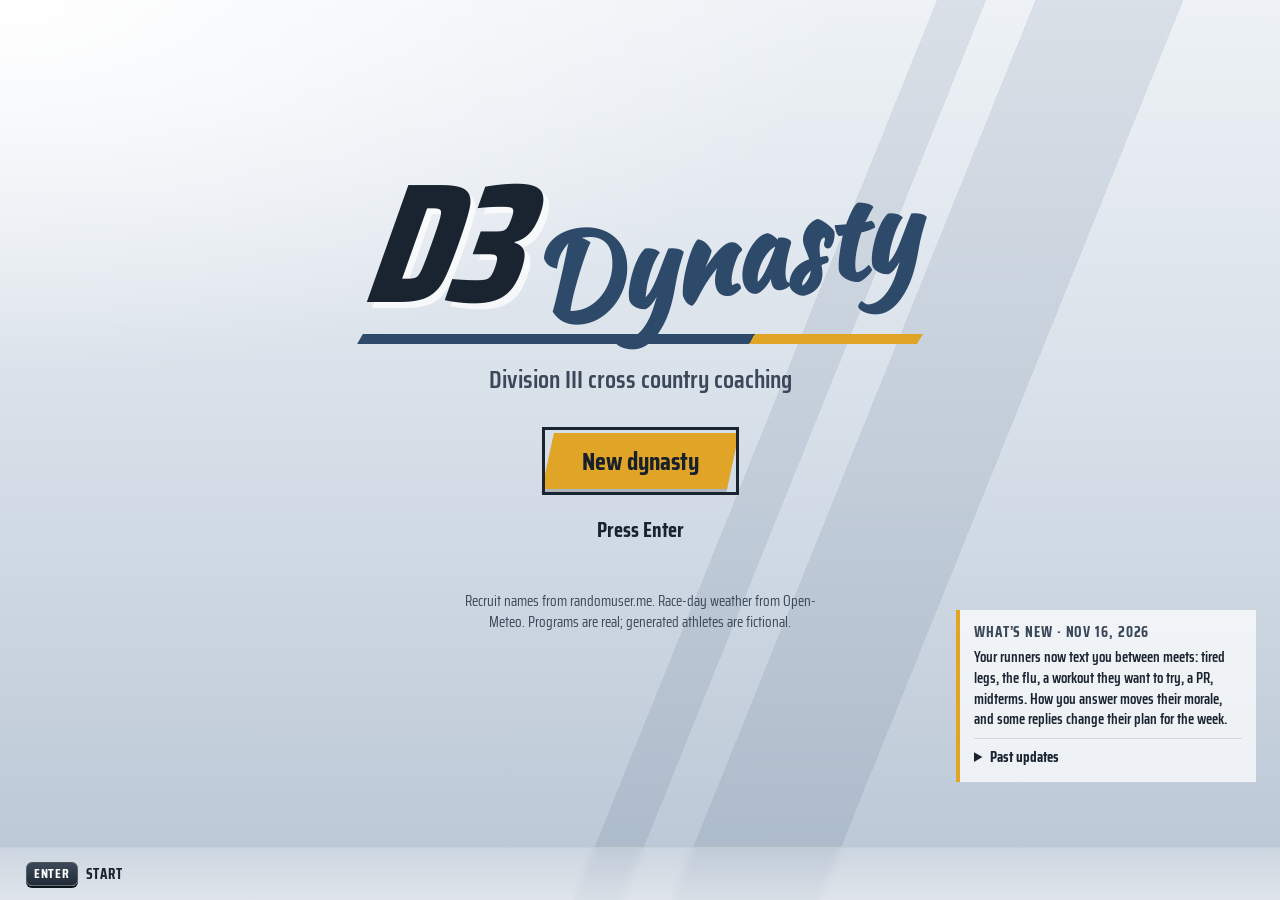
==== commit 05fb9393: "Add text messages from runners Runners text the coach as each workout block opens: tired legs, the f" ====
--- a/index.html
+++ b/index.html
@@ -25,6 +25,7 @@
   <script defer src="js/course.js"></script>
   <script defer src="js/training.js"></script>
   <script defer src="js/staff.js"></script>
+  <script defer src="js/texts.js"></script>
   <script defer src="js/api.js"></script>
   <script defer src="js/season.js"></script>
   <script defer src="js/ui/common.js"></script>
@@ -37,6 +38,7 @@
   <script defer src="js/ui/race-view.js"></script>
   <script defer src="js/ui/offseason.js"></script>
   <script defer src="js/ui/staff.js"></script>
+  <script defer src="js/ui/texts.js"></script>
   <script defer src="js/main.js"></script>
 </head>
 <body class="is-title">
--- a/css/styles.css
+++ b/css/styles.css
@@ -1629,7 +1629,7 @@
 
 .menu-tiles {
   display: grid;
-  grid-template-columns: repeat(5, minmax(0, 1fr));
+  grid-template-columns: repeat(3, minmax(0, 1fr));
   gap: 14px;
   grid-column: 1 / -1;
 }
@@ -3082,9 +3082,208 @@
   border-left: 5px solid var(--team-hi);
 }
 
+/* ---------- Texts ---------- */
+
+.texts {
+  display: grid;
+  grid-template-columns: minmax(0, 440px) minmax(0, 1fr);
+  gap: 24px;
+  align-items: start;
+}
+
+.phone {
+  display: grid;
+  grid-template-rows: auto 1fr;
+  min-height: 480px;
+  padding: 14px 12px 18px;
+  border-radius: 34px;
+  background: var(--ink);
+  box-shadow: 0 18px 40px rgba(26, 36, 49, 0.28);
+}
+
+.phone__bar {
+  display: flex;
+  justify-content: space-between;
+  align-items: baseline;
+  padding: 8px 14px 12px;
+  color: var(--on-dark);
+}
+
+.phone__title {
+  font-size: var(--step-2);
+  font-weight: 800;
+}
+
+.phone__count {
+  font-size: var(--step--1);
+  font-weight: 700;
+  color: var(--on-dark-dim);
+}
+
+.phone__threads {
+  display: grid;
+  gap: 10px;
+  align-content: start;
+  margin: 0;
+  padding: 12px;
+  list-style: none;
+  border-radius: 22px;
+  background: #F4F6F9;
+}
+
+.phone__empty {
+  display: grid;
+  place-items: center;
+  padding: 40px 20px;
+  border-radius: 22px;
+  background: #F4F6F9;
+  color: var(--ink-3);
+  font-weight: 600;
+  text-align: center;
+}
+
+.thread {
+  display: grid;
+  gap: 8px;
+  padding: 12px;
+  border-radius: 16px;
+  background: #FFFFFF;
+  box-shadow: 0 1px 0 rgba(26, 36, 49, 0.08);
+}
+
+.thread--unread {
+  box-shadow: inset 4px 0 0 var(--team-hi), 0 1px 0 rgba(26, 36, 49, 0.08);
+}
+
+.thread__head {
+  display: flex;
+  align-items: center;
+  gap: 10px;
+}
+
+.thread__avatar .portrait {
+  width: 40px;
+  height: 40px;
+  border-radius: 50%;
+}
+
+.thread__who {
+  display: grid;
+  min-width: 0;
+}
+
+.thread__name {
+  font-weight: 800;
+  color: var(--ink);
+  line-height: 1.1;
+}
+
+.thread__meta {
+  font-size: var(--step--1);
+  font-weight: 600;
+  color: var(--ink-3);
+}
+
+.bubble {
+  max-width: 85%;
+  padding: 8px 12px;
+  border-radius: 16px;
+  line-height: 1.3;
+  overflow-wrap: anywhere;
+}
+
+.bubble--in {
+  justify-self: start;
+  border-bottom-left-radius: 4px;
+  background: var(--fog-deep);
+  color: var(--ink);
+}
+
+.bubble--out {
+  justify-self: end;
+  border-bottom-right-radius: 4px;
+  background: var(--team-primary);
+  color: var(--team-on-primary);
+}
+
+.thread__hint,
+.thread__note {
+  font-size: var(--step--1);
+  font-weight: 700;
+  color: var(--ink-3);
+}
+
+.thread__note {
+  justify-self: end;
+  text-align: right;
+}
+
+.thread__note--bad {
+  color: var(--bad);
+}
+
+.thread__replies {
+  display: grid;
+  gap: 6px;
+  justify-items: end;
+}
+
+.reply-chip {
+  max-width: 90%;
+  min-height: 36px;
+  padding: 6px 12px;
+  border: 2px solid var(--team-primary);
+  border-radius: 16px;
+  background: #FFFFFF;
+  color: var(--ink);
+  font: inherit;
+  font-weight: 700;
+  line-height: 1.25;
+  text-align: right;
+  cursor: pointer;
+}
+
+.reply-chip:hover:not(:disabled) {
+  background: var(--fog);
+}
+
+.reply-chip:disabled {
+  cursor: not-allowed;
+  opacity: 0.45;
+}
+
+.mood-list {
+  display: grid;
+  gap: 6px;
+  margin: 0;
+  padding: 0;
+  list-style: none;
+}
+
+.mood-list li {
+  display: flex;
+  justify-content: space-between;
+  gap: 12px;
+  font-weight: 600;
+}
+
+.plan-row__promise {
+  font-size: var(--step--1);
+  font-weight: 600;
+  color: var(--ink-3);
+}
+
 /* ---------- Responsive ---------- */
 
 @media (max-width: 1080px) {
+  .texts {
+    grid-template-columns: minmax(0, 1fr);
+  }
+
+  .phone {
+    max-width: 520px;
+  }
+
   .menu-tiles {
     grid-template-columns: repeat(2, minmax(0, 1fr));
   }
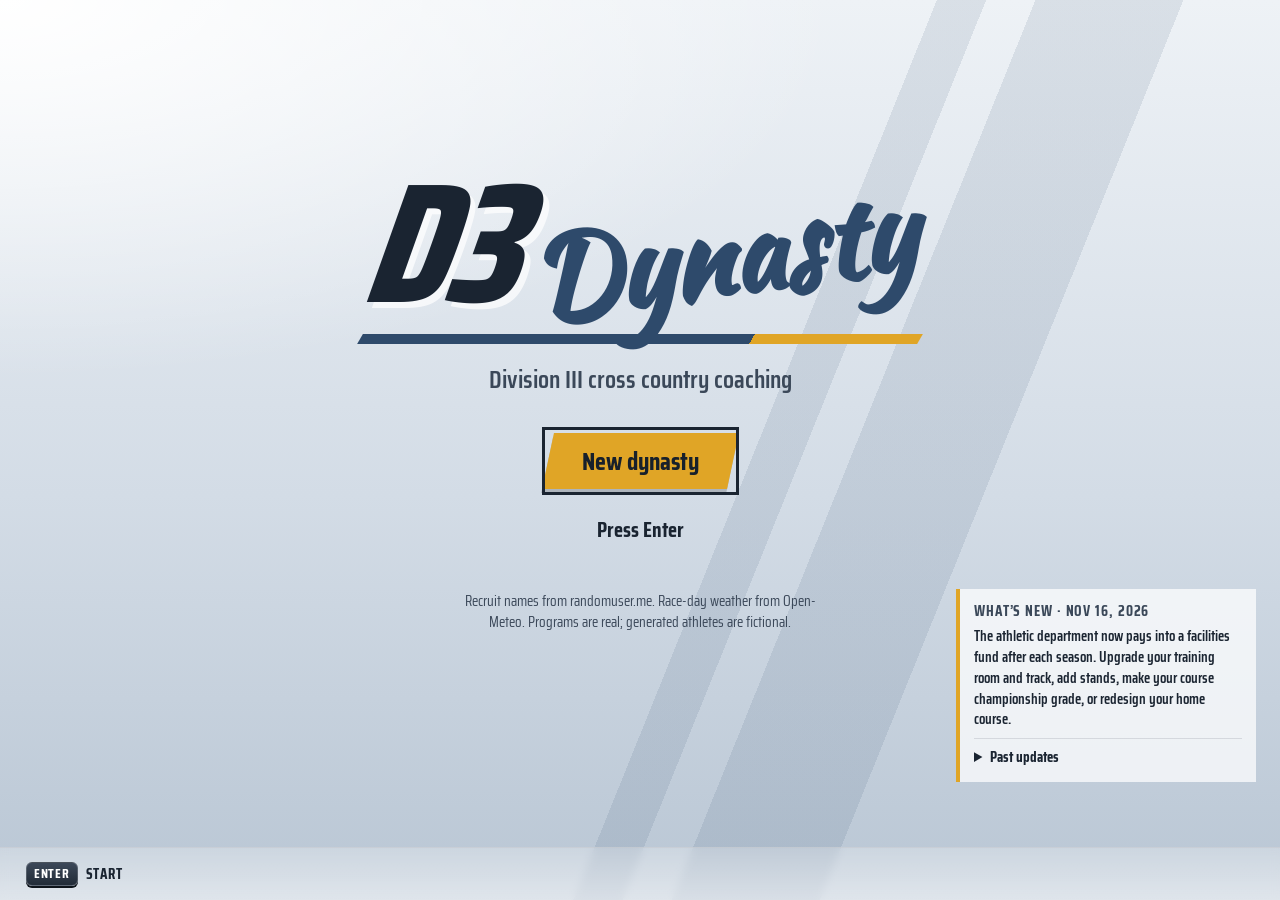
==== commit b84afe05: "Add facilities, the facilities fund and a home course editor The athletic department pays into a fac" ====
--- a/index.html
+++ b/index.html
@@ -26,6 +26,7 @@
   <script defer src="js/training.js"></script>
   <script defer src="js/staff.js"></script>
   <script defer src="js/texts.js"></script>
+  <script defer src="js/facilities.js"></script>
   <script defer src="js/api.js"></script>
   <script defer src="js/season.js"></script>
   <script defer src="js/ui/common.js"></script>
@@ -39,6 +40,7 @@
   <script defer src="js/ui/offseason.js"></script>
   <script defer src="js/ui/staff.js"></script>
   <script defer src="js/ui/texts.js"></script>
+  <script defer src="js/ui/facilities.js"></script>
   <script defer src="js/main.js"></script>
 </head>
 <body class="is-title">
--- a/css/styles.css
+++ b/css/styles.css
@@ -1629,7 +1629,7 @@
 
 .menu-tiles {
   display: grid;
-  grid-template-columns: repeat(3, minmax(0, 1fr));
+  grid-template-columns: repeat(4, minmax(0, 1fr));
   gap: 14px;
   grid-column: 1 / -1;
 }
@@ -3082,6 +3082,62 @@
   border-left: 5px solid var(--team-hi);
 }
 
+/* ---------- Facilities ---------- */
+
+.payout {
+  display: grid;
+  gap: 6px;
+  margin: 0;
+  padding: 0;
+  list-style: none;
+}
+
+.payout li {
+  display: flex;
+  justify-content: space-between;
+  gap: 12px;
+  font-weight: 600;
+}
+
+.payout__total {
+  padding-top: 6px;
+  border-top: 2px solid var(--ink);
+  font-weight: 800;
+}
+
+.course-editor {
+  display: grid;
+  grid-template-columns: minmax(0, 3fr) minmax(0, 2fr);
+  gap: 20px;
+  align-items: start;
+}
+
+.course-editor__facts {
+  font-weight: 700;
+  color: var(--ink);
+}
+
+.course-editor__row {
+  display: grid;
+  grid-template-columns: repeat(2, minmax(0, 1fr));
+  gap: 10px 12px;
+}
+
+.course-editor__cost {
+  font-size: var(--step--1);
+  font-weight: 700;
+  color: var(--ink-3);
+}
+
+.course-editor__why {
+  color: var(--bad);
+}
+
+.course-editor__why:empty,
+.course-editor__cost:empty {
+  display: none;
+}
+
 /* ---------- Texts ---------- */
 
 .texts {
@@ -3280,6 +3336,10 @@
     grid-template-columns: minmax(0, 1fr);
   }
 
+  .course-editor {
+    grid-template-columns: minmax(0, 1fr);
+  }
+
   .phone {
     max-width: 520px;
   }
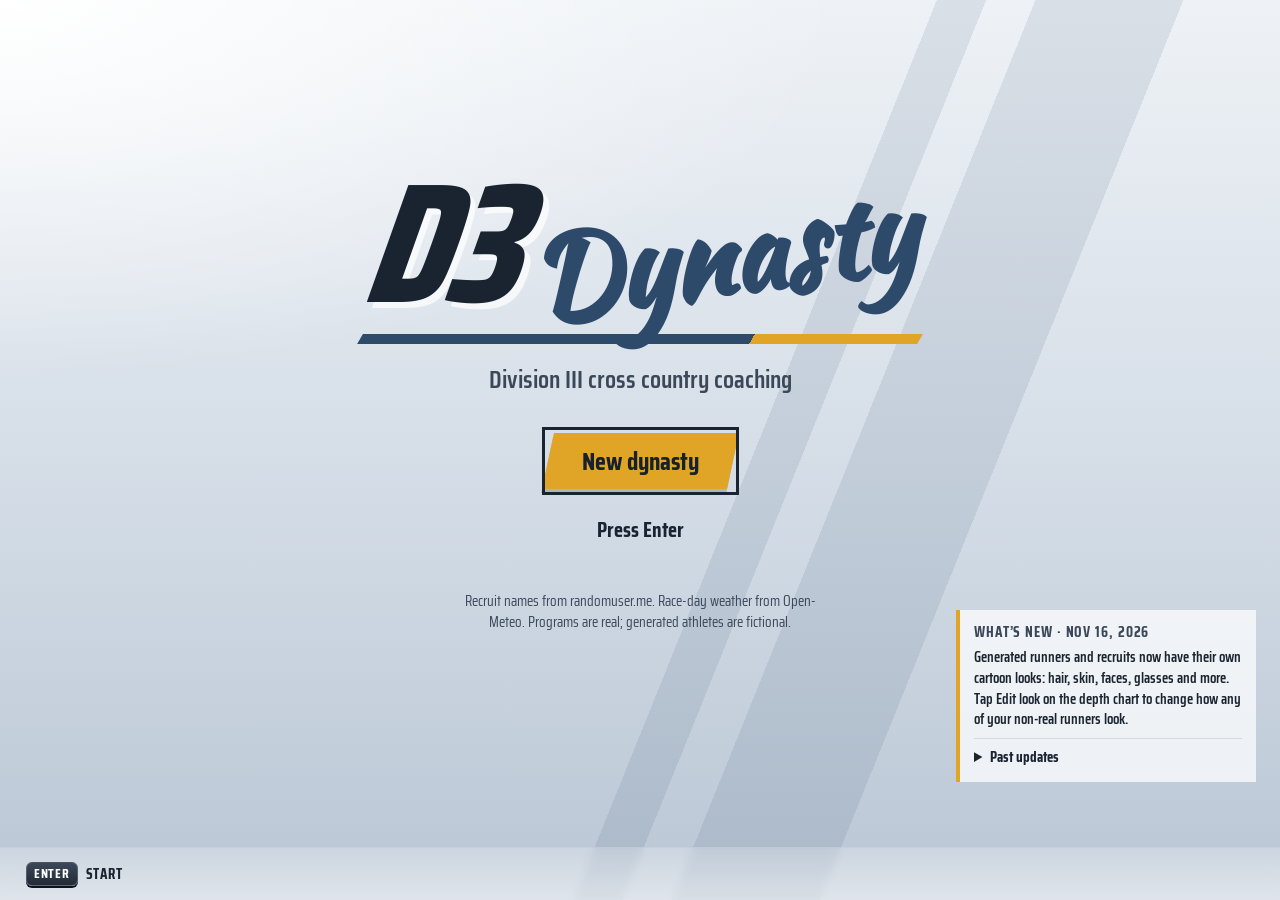
==== commit abd6617c: "Give generated runners cartoon looks, with a look editor Generated runners, recruits and graduates g" ====
--- a/index.html
+++ b/index.html
@@ -21,6 +21,7 @@
   <script defer src="js/data/courses.js"></script>
   <script defer src="js/data/rosters.js"></script>
   <script defer src="js/athletes.js"></script>
+  <script defer src="js/looks.js"></script>
   <script defer src="js/race.js"></script>
   <script defer src="js/course.js"></script>
   <script defer src="js/training.js"></script>
@@ -30,6 +31,7 @@
   <script defer src="js/api.js"></script>
   <script defer src="js/season.js"></script>
   <script defer src="js/ui/common.js"></script>
+  <script defer src="js/ui/avatar.js"></script>
   <script defer src="js/ui/title.js"></script>
   <script defer src="js/ui/hub.js"></script>
   <script defer src="js/ui/roster.js"></script>
@@ -41,6 +43,7 @@
   <script defer src="js/ui/staff.js"></script>
   <script defer src="js/ui/texts.js"></script>
   <script defer src="js/ui/facilities.js"></script>
+  <script defer src="js/ui/look.js"></script>
   <script defer src="js/main.js"></script>
 </head>
 <body class="is-title">
--- a/css/styles.css
+++ b/css/styles.css
@@ -510,12 +510,14 @@
 }
 
 .on-dark .btn--ghost,
-.panel--dark .btn--ghost {
+.panel--dark .btn--ghost,
+.player-card .btn--ghost {
   color: var(--on-dark);
 }
 
 .on-dark .btn--ghost::before,
-.panel--dark .btn--ghost::before {
+.panel--dark .btn--ghost::before,
+.player-card .btn--ghost::before {
   box-shadow: inset 0 0 0 2px rgba(255, 255, 255, 0.45);
 }
 
@@ -796,6 +798,28 @@
   height: 132px;
 }
 
+.portrait--avatar {
+  background: linear-gradient(165deg, #E4EAF1, #B8C5D3);
+}
+
+.avatar__jersey {
+  fill: var(--team-primary);
+}
+
+.avatar__trim {
+  fill: var(--team-accent);
+}
+
+.avatar__trim-line {
+  stroke: var(--team-accent);
+  stroke-width: 2.2;
+}
+
+.portrait--xl {
+  width: 220px;
+  height: 220px;
+}
+
 .portrait--silhouette {
   background: linear-gradient(160deg, var(--ink-3), var(--ink));
 }
@@ -3082,6 +3106,131 @@
   border-left: 5px solid var(--team-hi);
 }
 
+/* ---------- Look editor ---------- */
+
+.look-editor {
+  display: grid;
+  grid-template-columns: minmax(0, 300px) minmax(0, 1fr);
+  gap: 24px;
+  align-items: start;
+}
+
+.look-preview {
+  display: grid;
+  gap: 14px;
+  justify-items: center;
+  padding: 20px;
+  background: var(--ink);
+  color: var(--on-dark);
+  border-top: 5px solid var(--team-primary);
+  text-align: center;
+}
+
+.look-preview .portrait {
+  border-radius: 50%;
+  box-shadow: 0 0 0 4px var(--team-hi-on-dark);
+}
+
+.look-preview__name {
+  font-size: var(--step-2);
+  font-weight: 800;
+  line-height: 1.1;
+}
+
+.look-preview__meta {
+  font-size: var(--step--1);
+  font-weight: 600;
+  color: var(--on-dark-dim);
+}
+
+.look-preview .actions {
+  justify-content: center;
+  gap: 10px;
+}
+
+.look-rows {
+  display: grid;
+  grid-template-columns: repeat(auto-fill, minmax(min(100%, 340px), 1fr));
+  gap: 10px 28px;
+}
+
+.look-row {
+  display: flex;
+  align-items: center;
+  justify-content: space-between;
+  gap: 12px;
+  min-height: 44px;
+  padding: 4px 0;
+  border-bottom: 1px solid var(--line);
+}
+
+.look-row--swatches {
+  flex-wrap: wrap;
+  grid-column: 1 / -1;
+}
+
+.look-row__label {
+  font-weight: 700;
+  color: var(--ink);
+  white-space: nowrap;
+}
+
+.look-step {
+  display: flex;
+  align-items: center;
+  gap: 6px;
+}
+
+.look-step__value {
+  min-width: 7.5em;
+  font-weight: 600;
+  text-align: center;
+}
+
+.look-step__arrow {
+  width: 36px;
+  height: 36px;
+  border: 2px solid var(--ink-3);
+  border-radius: 50%;
+  background: #FFFFFF;
+  color: var(--ink);
+  font: inherit;
+  font-size: var(--step-1);
+  font-weight: 800;
+  line-height: 1;
+  cursor: pointer;
+}
+
+.look-step__arrow:hover {
+  background: var(--fog);
+}
+
+.look-swatches {
+  display: flex;
+  flex-wrap: wrap;
+  gap: 6px;
+}
+
+.look-swatch {
+  width: 36px;
+  height: 36px;
+  padding: 2px;
+  border: 2px solid transparent;
+  border-radius: 50%;
+  background: transparent;
+  cursor: pointer;
+}
+
+.look-swatch svg {
+  display: block;
+  width: 100%;
+  height: 100%;
+}
+
+.look-swatch[aria-checked="true"] {
+  border-color: var(--ink);
+}
+
 /* ---------- Facilities ---------- */
 
 .payout {
@@ -3340,6 +3489,10 @@
     grid-template-columns: minmax(0, 1fr);
   }
 
+  .look-editor {
+    grid-template-columns: minmax(0, 1fr);
+  }
+
   .phone {
     max-width: 520px;
   }
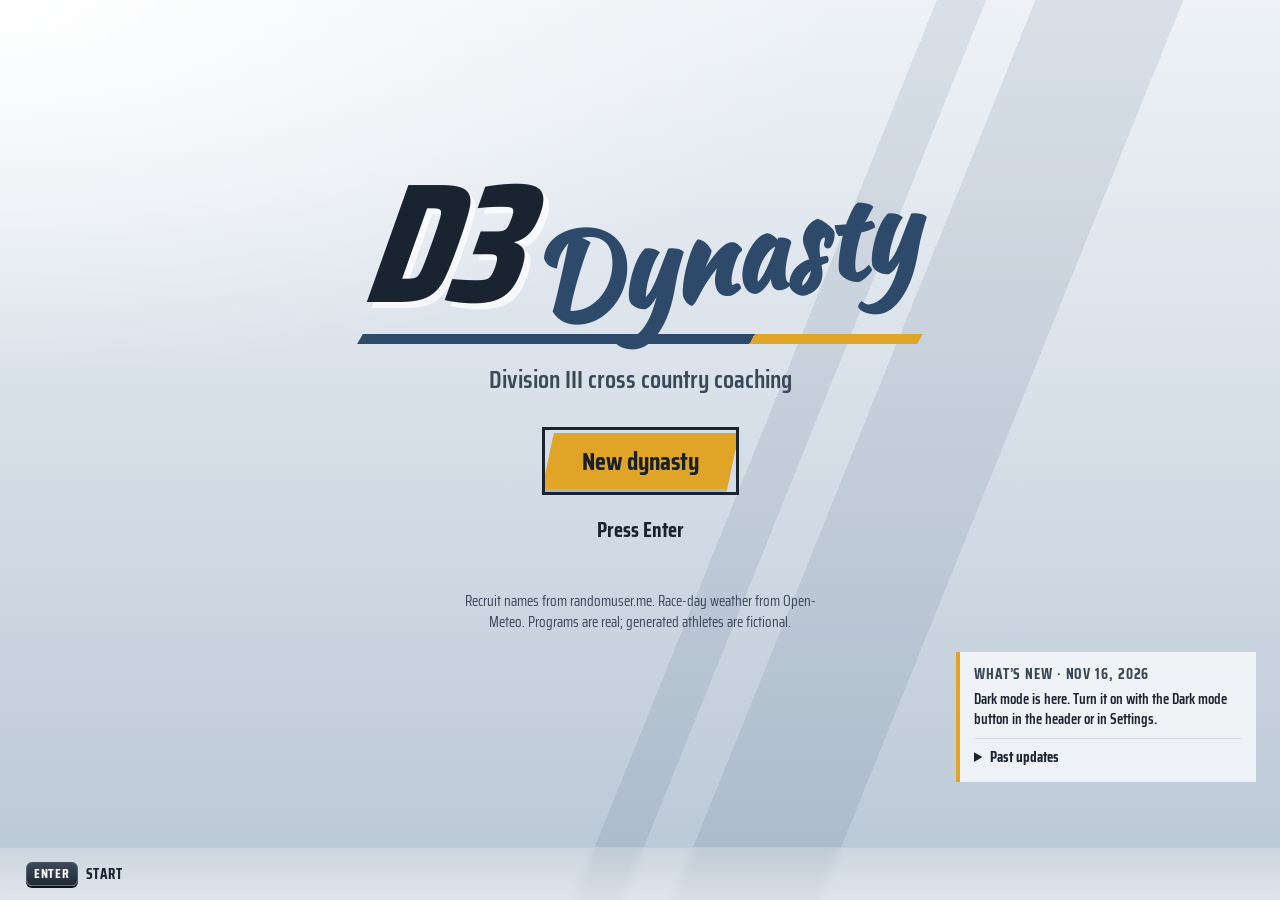
==== commit 532c97c5: "Add a dark mode toggle A Dark mode button in the header and a Settings row turn it on; the choice is" ====
--- a/index.html
+++ b/index.html
@@ -57,6 +57,7 @@
         <p class="season-tag" id="season-tag"></p>
         <button type="button" class="toggle" id="toggle-sound" aria-pressed="true">Sound</button>
         <button type="button" class="toggle" id="toggle-announcer" aria-pressed="false">Announcer</button>
+        <button type="button" class="toggle" id="toggle-dark" aria-pressed="false">Dark mode</button>
       </div>
     </div>
     <div class="context-bar" id="context-bar">
--- a/css/styles.css
+++ b/css/styles.css
@@ -22,6 +22,25 @@
   --on-dark: #E9EEF3;
   --on-dark-dim: #A9B5C3;
 
+  /* Theme tokens: text and surfaces that flip in dark mode. --ink stays
+     the dark-surface color; text that used to be ink uses --text-strong. */
+  --text-strong: #1A2431;
+  --text-body: #25303D;
+  --text-muted: #3B4859;
+  --text-faint: #66717F;
+  --good-text: #1D7A45;
+  --bad-text: #B3261E;
+  --paper: 255 255 255;
+  --paper-2: #F4F6F9;
+  --ink-rgb: 26 36 49;
+  --bg-glow: #FFFFFF;
+  --bg-top: #EEF2F6;
+  --bg-mid: #D3DCE6;
+  --avatar-bg-1: #E4EAF1;
+  --avatar-bg-2: #B8C5D3;
+  --team-text: var(--team-ink);
+  color-scheme: light;
+
   /* Team tokens (defaults before a school is picked) */
   --team-primary: #2E4A6B;
   --team-accent: #E0A526;
@@ -49,6 +68,38 @@
   --radius: 4px;
 }
 
+/* Dark mode (Settings, or the header toggle). Light panels turn slate,
+   ink cards sit darker than the panels, and text flips light. Team
+   tokens are set inline by ui.setTheme, so team-colored text switches
+   through --team-text instead. */
+:root[data-theme='dark'] {
+  color-scheme: dark;
+  --fog: #10161E;
+  --fog-deep: #1A222D;
+  --steel: #0B1016;
+  --ink: #0A0F15;
+  --ink-2: #222C38;
+  --ink-3: #3A4656;
+  --line: rgba(220, 228, 238, 0.12);
+  --glass: rgba(27, 35, 46, 0.82);
+  --col-hi: rgba(160, 180, 205, 0.12);
+  --text-strong: #EDF1F5;
+  --text-body: #D3DBE4;
+  --text-muted: #A5B1BF;
+  --text-faint: #7E8B9B;
+  --good-text: #5CCB8C;
+  --bad-text: #FF8A80;
+  --paper: 27 35 46;
+  --paper-2: #18202A;
+  --ink-rgb: 220 228 238;
+  --bg-glow: #1C2633;
+  --bg-top: #121A23;
+  --bg-mid: #0E141B;
+  --avatar-bg-1: #2F3B4A;
+  --avatar-bg-2: #1D2531;
+  --team-text: var(--team-hi-on-dark);
+}
+
 *,
 *::before,
 *::after {
@@ -68,12 +119,12 @@
   font-family: var(--font-ui);
   font-size: var(--step-0);
   line-height: 1.4;
-  color: var(--row-text);
+  color: var(--text-body);
   background-color: var(--fog);
   background-image:
     linear-gradient(112deg, transparent 0 57%, var(--streak) 57% 60%, transparent 60% 63%, var(--streak) 63% 72%, transparent 72%),
-    radial-gradient(110% 70% at 0% 0%, #FFFFFF 0%, rgba(255, 255, 255, 0) 60%),
-    linear-gradient(180deg, #EEF2F6 0%, #D3DCE6 55%, var(--steel) 100%);
+    radial-gradient(110% 70% at 0% 0%, var(--bg-glow) 0%, transparent 60%),
+    linear-gradient(180deg, var(--bg-top) 0%, var(--bg-mid) 55%, var(--steel) 100%);
   background-attachment: fixed;
   font-variant-numeric: tabular-nums;
 }
@@ -120,7 +171,7 @@
 }
 
 :focus-visible {
-  outline: 3px solid var(--ink);
+  outline: 3px solid var(--text-strong);
   outline-offset: 3px;
 }
 
@@ -181,7 +232,7 @@
   font-weight: 400;
   font-size: var(--step-4);
   line-height: 1.1;
-  color: var(--ink);
+  color: var(--text-strong);
   text-shadow: 0 2px 0 rgba(255, 255, 255, 0.8);
   animation: title-sweep 420ms cubic-bezier(0.2, 0.8, 0.2, 1);
 }
@@ -216,31 +267,31 @@
 .star {
   width: 16px;
   height: 16px;
-  fill: rgba(26, 36, 49, 0.2);
+  fill: rgb(var(--ink-rgb) / 0.2);
 }
 
 .star--on {
-  fill: var(--team-ink);
+  fill: var(--team-text);
 }
 
 .rep__num {
   font-size: var(--step--1);
-  color: var(--ink-3);
+  color: var(--text-muted);
 }
 
 .season-tag {
   font-weight: 700;
-  color: var(--ink);
+  color: var(--text-strong);
 }
 
 .toggle {
   padding: 3px 10px;
-  border: 1px solid rgba(26, 36, 49, 0.35);
+  border: 1px solid rgb(var(--ink-rgb) / 0.35);
   border-radius: 99px;
   background: transparent;
   font-size: var(--step--1);
   font-weight: 600;
-  color: var(--ink-3);
+  color: var(--text-muted);
   cursor: pointer;
 }
 
@@ -385,23 +436,23 @@
 .section-title {
   font-size: var(--step-2);
   font-weight: 700;
-  color: var(--ink);
+  color: var(--text-strong);
   line-height: 1.1;
 }
 
 .lede {
   max-width: 62ch;
-  color: var(--ink-3);
+  color: var(--text-muted);
   font-size: var(--step-1);
 }
 
 .muted {
-  color: var(--reserve);
+  color: var(--text-faint);
 }
 
 .empty {
   padding: 28px;
-  color: var(--ink-3);
+  color: var(--text-muted);
   font-size: var(--step-1);
 }
 
@@ -501,12 +552,12 @@
 }
 
 .btn--ghost {
-  color: var(--ink);
+  color: var(--text-strong);
 }
 
 .btn--ghost::before {
   background: transparent;
-  box-shadow: inset 0 0 0 2px var(--ink-3);
+  box-shadow: inset 0 0 0 2px var(--text-muted);
 }
 
 .on-dark .btn--ghost,
@@ -561,8 +612,8 @@
   gap: 24px;
   width: 100%;
   padding: 10px var(--gutter);
-  border-top: 1px solid rgba(26, 36, 49, 0.12);
-  background: linear-gradient(180deg, rgba(255, 255, 255, 0.25), rgba(255, 255, 255, 0.55));
+  border-top: 1px solid rgb(var(--ink-rgb) / 0.12);
+  background: linear-gradient(180deg, rgb(var(--paper) / 0.25), rgb(var(--paper) / 0.55));
   position: sticky;
   bottom: 0;
   z-index: 5;
@@ -586,7 +637,7 @@
   font-weight: 700;
   letter-spacing: 0.05em;
   text-transform: uppercase;
-  color: var(--ink);
+  color: var(--text-strong);
   cursor: pointer;
 }
 
@@ -595,7 +646,7 @@
   align-items: center;
   gap: 12px;
   min-width: 0;
-  border-left: 1px solid rgba(26, 36, 49, 0.2);
+  border-left: 1px solid rgb(var(--ink-rgb) / 0.2);
   padding-left: 16px;
 }
 
@@ -623,7 +674,7 @@
   white-space: nowrap;
   font-size: var(--step--1);
   font-weight: 500;
-  color: var(--ink-3);
+  color: var(--text-muted);
   animation: ticker var(--ticker-duration, 70s) linear infinite;
 }
 
@@ -764,7 +815,7 @@
 .loading__text {
   font-size: var(--step-2);
   font-weight: 700;
-  color: var(--ink);
+  color: var(--text-strong);
 }
 
 /* ---------- Crest, portrait, badges ---------- */
@@ -799,7 +850,7 @@
 }
 
 .portrait--avatar {
-  background: linear-gradient(165deg, #E4EAF1, #B8C5D3);
+  background: linear-gradient(165deg, var(--avatar-bg-1), var(--avatar-bg-2));
 }
 
 .avatar__jersey {
@@ -812,7 +863,16 @@
 
 .avatar__trim-line {
   stroke: var(--team-accent);
-  stroke-width: 2.2;
+  stroke-width: 1.6;
+}
+
+.avatar__collar {
+  filter: brightness(0.85);
+}
+
+.avatar__zip {
+  stroke: #C9CED4;
+  stroke-width: 0.9;
 }
 
 .portrait--xl {
@@ -896,11 +956,11 @@
 }
 
 .delta--up {
-  color: var(--good);
+  color: var(--good-text);
 }
 
 .delta--down {
-  color: var(--bad);
+  color: var(--bad-text);
 }
 
 .on-dark .delta--up,
@@ -992,7 +1052,7 @@
 }
 
 .grid .cell-dim {
-  color: var(--reserve);
+  color: var(--text-faint);
   font-weight: 500;
 }
 
@@ -1005,7 +1065,7 @@
 }
 
 .grid--interactive tbody tr:hover td {
-  background: rgba(255, 255, 255, 0.45);
+  background: rgb(var(--paper) / 0.45);
 }
 
 .grid .is-col-hi {
@@ -1018,7 +1078,7 @@
 }
 
 .grid tr.is-reserve td {
-  color: var(--reserve);
+  color: var(--text-faint);
   font-weight: 500;
 }
 
@@ -1039,7 +1099,7 @@
 }
 
 .grid tr.is-grabbed td {
-  box-shadow: inset 0 2px 0 var(--ink), inset 0 -2px 0 var(--ink);
+  box-shadow: inset 0 2px 0 var(--text-strong), inset 0 -2px 0 var(--text-strong);
 }
 
 .grid tr.is-dragover td {
@@ -1047,13 +1107,13 @@
 }
 
 .grid tr.is-cutline td {
-  border-bottom: 2px solid var(--ink);
+  border-bottom: 2px solid var(--text-strong);
 }
 
 .grid__desc {
   min-height: 26px;
   padding: 4px 14px;
-  color: var(--ink-3);
+  color: var(--text-muted);
   font-size: var(--step--1);
   font-weight: 600;
   letter-spacing: 0.06em;
@@ -1104,7 +1164,7 @@
   margin-top: 6px;
   font-size: var(--step--1);
   font-weight: 600;
-  color: var(--ink-3);
+  color: var(--text-muted);
 }
 
 /* ---------- Title screen ---------- */
@@ -1135,7 +1195,7 @@
   max-width: 300px;
   padding: 12px 14px;
   border-left: 4px solid var(--team-hi);
-  background: rgba(255, 255, 255, 0.72);
+  background: rgb(var(--paper) / 0.72);
   text-align: left;
 }
 
@@ -1145,7 +1205,7 @@
   font-weight: 700;
   letter-spacing: 0.06em;
   text-transform: uppercase;
-  color: var(--ink-3);
+  color: var(--text-muted);
 }
 
 .title-news__text {
@@ -1153,7 +1213,7 @@
   font-size: var(--step--1);
   font-weight: 600;
   line-height: 1.4;
-  color: var(--ink);
+  color: var(--text-strong);
 }
 
 .title-news__past {
@@ -1165,7 +1225,7 @@
   padding: 8px 0 2px;
   font-size: var(--step--1);
   font-weight: 700;
-  color: var(--ink);
+  color: var(--text-strong);
   cursor: pointer;
 }
 
@@ -1190,7 +1250,7 @@
   font-weight: 700;
   letter-spacing: 0.06em;
   text-transform: uppercase;
-  color: var(--ink-3);
+  color: var(--text-muted);
 }
 
 @media (max-width: 1100px), (max-height: 760px) {
@@ -1221,7 +1281,7 @@
   font-weight: 800;
   font-style: italic;
   letter-spacing: -0.02em;
-  color: var(--ink);
+  color: var(--text-strong);
   transform: skewX(-6deg);
   text-shadow: 6px 6px 0 rgba(255, 255, 255, 0.7);
 }
@@ -1231,7 +1291,7 @@
   margin-bottom: 0.12em;
   font-family: var(--font-script);
   font-size: clamp(3rem, 10vw, 6.6rem);
-  color: var(--team-ink);
+  color: var(--team-text);
   transform: rotate(-8deg);
 }
 
@@ -1245,7 +1305,7 @@
 .title-sub {
   font-size: var(--step-2);
   font-weight: 600;
-  color: var(--ink-3);
+  color: var(--text-muted);
 }
 
 .title-menu {
@@ -1256,7 +1316,7 @@
 }
 
 .title-save {
-  color: var(--ink-3);
+  color: var(--text-muted);
   font-size: var(--step-0);
 }
 
@@ -1264,7 +1324,7 @@
   margin-top: 8px;
   font-size: var(--step-1);
   font-weight: 700;
-  color: var(--ink);
+  color: var(--text-strong);
   animation: blink 1.4s steps(2, start) infinite;
 }
 
@@ -1278,7 +1338,7 @@
   margin-top: 28px;
   max-width: 52ch;
   font-size: var(--step--1);
-  color: var(--ink-3);
+  color: var(--text-muted);
 }
 
 /* ---------- Coach setup ---------- */
@@ -1302,29 +1362,29 @@
 
 .field__label {
   font-weight: 700;
-  color: var(--ink);
+  color: var(--text-strong);
 }
 
 .field__hint {
   font-size: var(--step--1);
-  color: var(--ink-3);
+  color: var(--text-muted);
 }
 
 .input,
 .select {
   min-height: 44px;
   padding: 6px 12px;
-  border: 2px solid rgba(26, 36, 49, 0.25);
+  border: 2px solid rgb(var(--ink-rgb) / 0.25);
   border-radius: 2px;
-  background: rgba(255, 255, 255, 0.85);
+  background: rgb(var(--paper) / 0.85);
   font-size: var(--step-1);
   font-weight: 600;
-  color: var(--ink);
+  color: var(--text-strong);
 }
 
 .input:focus-visible,
 .select:focus-visible {
-  border-color: var(--ink);
+  border-color: var(--text-strong);
   outline-offset: 1px;
 }
 
@@ -1345,7 +1405,7 @@
   margin-bottom: 6px;
   padding: 0;
   font-weight: 700;
-  color: var(--ink);
+  color: var(--text-strong);
 }
 
 .segmented__options {
@@ -1371,8 +1431,8 @@
   margin-right: -2px;
   font-weight: 700;
   font-size: var(--step-1);
-  color: var(--ink);
-  background: rgba(255, 255, 255, 0.6);
+  color: var(--text-strong);
+  background: rgb(var(--paper) / 0.6);
 }
 
 .segmented__option input:checked + span {
@@ -1381,7 +1441,7 @@
 }
 
 .segmented__option input:focus-visible + span {
-  outline: 3px solid var(--ink);
+  outline: 3px solid var(--text-strong);
   outline-offset: 3px;
 }
 
@@ -1395,11 +1455,11 @@
   min-height: 1.4em;
   font-size: var(--step--1);
   font-weight: 600;
-  color: var(--ink-3);
+  color: var(--text-muted);
 }
 
 .geo-status--error {
-  color: var(--bad);
+  color: var(--bad-text);
 }
 
 .school-list {
@@ -1409,7 +1469,7 @@
   padding: 0;
   list-style: none;
   border: 1px solid var(--line);
-  background: rgba(255, 255, 255, 0.5);
+  background: rgb(var(--paper) / 0.5);
 }
 
 .school-option {
@@ -1427,7 +1487,7 @@
 }
 
 .school-option:hover {
-  background: rgba(255, 255, 255, 0.7);
+  background: rgb(var(--paper) / 0.7);
 }
 
 .school-option[aria-pressed='true'] {
@@ -1463,14 +1523,14 @@
 }
 
 .custom-school {
-  border: 1px dashed rgba(26, 36, 49, 0.35);
+  border: 1px dashed rgb(var(--ink-rgb) / 0.35);
   padding: 0 14px;
 }
 
 .custom-school summary {
   padding: 12px 0;
   font-weight: 700;
-  color: var(--ink);
+  color: var(--text-strong);
   cursor: pointer;
 }
 
@@ -1674,26 +1734,26 @@
   display: grid;
   gap: 2px;
   padding: 12px 14px;
-  background: rgba(255, 255, 255, 0.55);
+  background: rgb(var(--paper) / 0.55);
   border-top: 4px solid var(--team-primary);
 }
 
 .snapshot__label {
   font-weight: 700;
-  color: var(--ink-3);
+  color: var(--text-muted);
 }
 
 .bignum {
   font-size: var(--step-5);
   font-weight: 800;
   line-height: 0.95;
-  color: var(--ink);
+  color: var(--text-strong);
 }
 
 .bignum small {
   font-size: var(--step-0);
   font-weight: 700;
-  color: var(--ink-3);
+  color: var(--text-muted);
   margin-left: 6px;
 }
 
@@ -1841,14 +1901,14 @@
 
 .depth__tip {
   font-size: var(--step--1);
-  color: var(--ink-3);
+  color: var(--text-muted);
   font-weight: 600;
 }
 
 /* ---------- Schedule ---------- */
 
 .status-up {
-  color: var(--team-ink);
+  color: var(--team-text);
   font-weight: 800;
 }
 
@@ -1901,13 +1961,13 @@
 
 .info-list dt {
   font-weight: 600;
-  color: var(--ink-3);
+  color: var(--text-muted);
 }
 
 .info-list dd {
   margin: 0;
   font-weight: 700;
-  color: var(--ink);
+  color: var(--text-strong);
 }
 
 .weather {
@@ -1921,14 +1981,14 @@
   font-size: var(--step-5);
   font-weight: 800;
   line-height: 1;
-  color: var(--ink);
+  color: var(--text-strong);
 }
 
 .weather__source {
   grid-column: 1 / -1;
   font-size: var(--step--1);
   font-weight: 600;
-  color: var(--ink-3);
+  color: var(--text-muted);
 }
 
 .weather__source--warn {
@@ -1947,7 +2007,7 @@
   margin-bottom: 8px;
   padding: 0;
   font-weight: 700;
-  color: var(--ink);
+  color: var(--text-strong);
 }
 
 .strategy__option {
@@ -1955,8 +2015,8 @@
   display: grid;
   gap: 2px;
   padding: 10px 14px 10px 44px;
-  border: 2px solid rgba(26, 36, 49, 0.18);
-  background: rgba(255, 255, 255, 0.55);
+  border: 2px solid rgb(var(--ink-rgb) / 0.18);
+  background: rgb(var(--paper) / 0.55);
   cursor: pointer;
 }
 
@@ -1966,24 +2026,24 @@
   top: 14px;
   width: 18px;
   height: 18px;
-  accent-color: var(--ink);
+  accent-color: var(--text-strong);
 }
 
 .strategy__option:has(input:checked) {
-  border-color: var(--ink);
-  background: #FFFFFF;
+  border-color: var(--text-strong);
+  background: rgb(var(--paper));
   box-shadow: inset 6px 0 0 var(--team-hi);
 }
 
 .strategy__label {
   font-weight: 700;
   font-size: var(--step-1);
-  color: var(--ink);
+  color: var(--text-strong);
 }
 
 .strategy__note {
   font-size: var(--step--1);
-  color: var(--ink-3);
+  color: var(--text-muted);
 }
 
 /* Individual race plans for the starting seven */
@@ -2005,7 +2065,7 @@
   margin: 0;
   font-size: var(--step-1);
   font-weight: 700;
-  color: var(--ink);
+  color: var(--text-strong);
 }
 
 .runner-plans__list {
@@ -2038,7 +2098,7 @@
   margin: 0;
   font-size: var(--step-0);
   font-weight: 700;
-  color: var(--ink);
+  color: var(--text-strong);
 }
 
 .runner-plan__meta {
@@ -2048,7 +2108,7 @@
   margin: 2px 0 0;
   font-size: var(--step--1);
   font-weight: 600;
-  color: var(--ink-3);
+  color: var(--text-muted);
   font-variant-numeric: tabular-nums;
 }
 
@@ -2062,7 +2122,7 @@
 .runner-plans__help summary {
   cursor: pointer;
   font-weight: 700;
-  color: var(--ink);
+  color: var(--text-strong);
 }
 
 .runner-plans__help .info-list {
@@ -2078,9 +2138,9 @@
 .notice {
   padding: 12px 16px;
   border-left: 5px solid var(--team-hi);
-  background: rgba(255, 255, 255, 0.7);
-  font-weight: 600;
-  color: var(--ink);
+  background: rgb(var(--paper) / 0.7);
+  font-weight: 600;
+  color: var(--text-strong);
 }
 
 .notice--warn {
@@ -2110,11 +2170,11 @@
   font-weight: 800;
   font-style: italic;
   line-height: 1;
-  color: var(--ink);
+  color: var(--text-strong);
 }
 
 .race__sub {
-  color: var(--ink-3);
+  color: var(--text-muted);
   font-weight: 600;
 }
 
@@ -2224,11 +2284,11 @@
 .race__call {
   min-height: 52px;
   padding: 12px 16px;
-  background: rgba(255, 255, 255, 0.7);
+  background: rgb(var(--paper) / 0.7);
   border-left: 6px solid var(--team-primary);
   font-size: var(--step-1);
   font-weight: 700;
-  color: var(--ink);
+  color: var(--text-strong);
 }
 
 .speed {
@@ -2242,7 +2302,7 @@
   border: 2px solid var(--ink-2);
   background: transparent;
   font-weight: 700;
-  color: var(--ink);
+  color: var(--text-strong);
   cursor: pointer;
 }
 
@@ -2269,7 +2329,7 @@
   font-family: var(--font-ui);
   font-size: var(--step-0);
   font-weight: 700;
-  color: var(--ink);
+  color: var(--text-strong);
   cursor: pointer;
 }
 
@@ -2362,8 +2422,8 @@
 
 .notes li {
   padding: 8px 12px;
-  background: rgba(255, 255, 255, 0.6);
-  border-left: 4px solid var(--ink-3);
+  background: rgb(var(--paper) / 0.6);
+  border-left: 4px solid var(--text-muted);
   font-weight: 600;
 }
 
@@ -2407,13 +2467,13 @@
 .wheel__count {
   font-size: var(--step-1);
   font-weight: 700;
-  color: var(--ink);
+  color: var(--text-strong);
 }
 
 .wheel__window {
   font-size: var(--step--1);
   font-weight: 600;
-  color: var(--ink-3);
+  color: var(--text-muted);
   text-align: center;
 }
 
@@ -2441,8 +2501,8 @@
 
 .board__empty {
   padding: 28px;
-  border: 2px dashed rgba(26, 36, 49, 0.25);
-  color: var(--ink-3);
+  border: 2px dashed rgb(var(--ink-rgb) / 0.25);
+  color: var(--text-muted);
   font-size: var(--step-1);
   font-weight: 600;
 }
@@ -2616,20 +2676,20 @@
 
 .staff-stat__label {
   font-weight: 700;
-  color: var(--ink-3);
+  color: var(--text-muted);
 }
 
 .staff-stat__value {
   font-size: var(--step-3);
   font-weight: 800;
   line-height: 1;
-  color: var(--ink);
+  color: var(--text-strong);
 }
 
 .staff-stat__note {
   font-size: var(--step--1);
   font-weight: 600;
-  color: var(--ink-3);
+  color: var(--text-muted);
 }
 
 .staff-grid {
@@ -2753,7 +2813,7 @@
   align-items: center;
   gap: 16px;
   padding: 14px 16px;
-  background: rgba(255, 255, 255, 0.6);
+  background: rgb(var(--paper) / 0.6);
 }
 
 .setting__text {
@@ -2763,12 +2823,12 @@
 .setting__name {
   font-weight: 700;
   font-size: var(--step-1);
-  color: var(--ink);
+  color: var(--text-strong);
 }
 
 .setting__hint {
   font-size: var(--step--1);
-  color: var(--ink-3);
+  color: var(--text-muted);
 }
 
 /* ---------- Course map ---------- */
@@ -2814,7 +2874,7 @@
 }
 
 .course-map__arrow {
-  fill: rgba(26, 36, 49, 0.55);
+  fill: rgb(var(--ink-rgb) / 0.55);
 }
 
 .course-map__start {
@@ -2843,7 +2903,7 @@
 
 .meter--fatigue {
   height: 8px;
-  background: rgba(26, 36, 49, 0.15);
+  background: rgb(var(--ink-rgb) / 0.15);
 }
 
 .meter--fatigue .meter__fill {
@@ -2865,7 +2925,7 @@
 .zone--danger { background: var(--bad); }
 
 .grid .cell-warn {
-  color: var(--bad);
+  color: var(--bad-text);
   font-weight: 800;
 }
 
@@ -2918,22 +2978,22 @@
 .workout-group__name {
   font-size: var(--step-2);
   font-weight: 800;
-  color: var(--ink);
+  color: var(--text-strong);
 }
 
 .workout-group__count {
   font-weight: 600;
-  color: var(--ink-3);
+  color: var(--text-muted);
 }
 
 .workout-group__members {
   font-size: var(--step--1);
   font-weight: 600;
-  color: var(--ink-3);
+  color: var(--text-muted);
 }
 
 .workout-group__warn {
-  color: var(--bad);
+  color: var(--bad-text);
   font-weight: 700;
 }
 
@@ -2960,12 +3020,12 @@
   border-left: 4px solid var(--team-hi);
   font-size: var(--step--1);
   font-weight: 700;
-  color: var(--ink);
+  color: var(--text-strong);
 }
 
 .workout-editor__note {
   font-size: var(--step--1);
-  color: var(--ink-3);
+  color: var(--text-muted);
 }
 
 .field--compact {
@@ -3002,7 +3062,7 @@
   flex: none;
   font-size: var(--step--1);
   font-weight: 700;
-  color: var(--ink-3);
+  color: var(--text-muted);
 }
 
 .plan-list {
@@ -3032,7 +3092,7 @@
 .plan-row__name {
   font-size: var(--step-1);
   font-weight: 700;
-  color: var(--ink);
+  color: var(--text-strong);
 }
 
 .plan-row__meta {
@@ -3042,7 +3102,7 @@
   margin-top: 3px;
   font-size: var(--step--1);
   font-weight: 600;
-  color: var(--ink-3);
+  color: var(--text-muted);
 }
 
 .plan-row__controls {
@@ -3057,7 +3117,7 @@
   gap: 8px;
   font-size: var(--step--1);
   font-weight: 700;
-  color: var(--ink-3);
+  color: var(--text-muted);
 }
 
 .plan-row__miles label,
@@ -3070,7 +3130,7 @@
 }
 
 .plan-row__miles .select {
-  flex: 1;
+  flex: 1 1 6.5em;
   min-width: 0;
   min-height: 40px;
   font-size: var(--step-0);
@@ -3078,12 +3138,20 @@
 
 .plan-row__assign {
   display: flex;
+  flex-wrap: wrap;
   gap: 8px;
   align-items: center;
 }
 
+/* The menu keeps a usable width; Suggest and Staff wrap below it when the
+   column is narrow instead of spilling into the projection. */
+.plan-row__buttons {
+  display: flex;
+  gap: 8px;
+}
+
 .plan-row__assign .select {
-  flex: 1;
+  flex: 1 1 9em;
   min-width: 0;
   min-height: 40px;
   font-size: var(--step-0);
@@ -3102,7 +3170,7 @@
 .plan-row__custom {
   grid-column: 1 / -1;
   padding: 12px;
-  background: rgba(255, 255, 255, 0.55);
+  background: rgb(var(--paper) / 0.55);
   border-left: 5px solid var(--team-hi);
 }
 
@@ -3171,7 +3239,7 @@
 
 .look-row__label {
   font-weight: 700;
-  color: var(--ink);
+  color: var(--text-strong);
   white-space: nowrap;
 }
 
@@ -3190,10 +3258,10 @@
 .look-step__arrow {
   width: 36px;
   height: 36px;
-  border: 2px solid var(--ink-3);
+  border: 2px solid var(--text-muted);
   border-radius: 50%;
-  background: #FFFFFF;
-  color: var(--ink);
+  background: rgb(var(--paper));
+  color: var(--text-strong);
   font: inherit;
   font-size: var(--step-1);
   font-weight: 800;
@@ -3228,7 +3296,7 @@
 }
 
 .look-swatch[aria-checked="true"] {
-  border-color: var(--ink);
+  border-color: var(--text-strong);
 }
 
 /* ---------- Facilities ---------- */
@@ -3250,7 +3318,7 @@
 
 .payout__total {
   padding-top: 6px;
-  border-top: 2px solid var(--ink);
+  border-top: 2px solid var(--text-strong);
   font-weight: 800;
 }
 
@@ -3263,7 +3331,7 @@
 
 .course-editor__facts {
   font-weight: 700;
-  color: var(--ink);
+  color: var(--text-strong);
 }
 
 .course-editor__row {
@@ -3275,11 +3343,11 @@
 .course-editor__cost {
   font-size: var(--step--1);
   font-weight: 700;
-  color: var(--ink-3);
+  color: var(--text-muted);
 }
 
 .course-editor__why {
-  color: var(--bad);
+  color: var(--bad-text);
 }
 
 .course-editor__why:empty,
@@ -3333,7 +3401,7 @@
   padding: 12px;
   list-style: none;
   border-radius: 22px;
-  background: #F4F6F9;
+  background: var(--paper-2);
 }
 
 .phone__empty {
@@ -3341,8 +3409,8 @@
   place-items: center;
   padding: 40px 20px;
   border-radius: 22px;
-  background: #F4F6F9;
-  color: var(--ink-3);
+  background: var(--paper-2);
+  color: var(--text-muted);
   font-weight: 600;
   text-align: center;
 }
@@ -3352,7 +3420,7 @@
   gap: 8px;
   padding: 12px;
   border-radius: 16px;
-  background: #FFFFFF;
+  background: rgb(var(--paper));
   box-shadow: 0 1px 0 rgba(26, 36, 49, 0.08);
 }
 
@@ -3379,14 +3447,14 @@
 
 .thread__name {
   font-weight: 800;
-  color: var(--ink);
+  color: var(--text-strong);
   line-height: 1.1;
 }
 
 .thread__meta {
   font-size: var(--step--1);
   font-weight: 600;
-  color: var(--ink-3);
+  color: var(--text-muted);
 }
 
 .bubble {
@@ -3401,7 +3469,7 @@
   justify-self: start;
   border-bottom-left-radius: 4px;
   background: var(--fog-deep);
-  color: var(--ink);
+  color: var(--text-strong);
 }
 
 .bubble--out {
@@ -3415,7 +3483,7 @@
 .thread__note {
   font-size: var(--step--1);
   font-weight: 700;
-  color: var(--ink-3);
+  color: var(--text-muted);
 }
 
 .thread__note {
@@ -3424,7 +3492,7 @@
 }
 
 .thread__note--bad {
-  color: var(--bad);
+  color: var(--bad-text);
 }
 
 .thread__replies {
@@ -3439,8 +3507,8 @@
   padding: 6px 12px;
   border: 2px solid var(--team-primary);
   border-radius: 16px;
-  background: #FFFFFF;
-  color: var(--ink);
+  background: rgb(var(--paper));
+  color: var(--text-strong);
   font: inherit;
   font-weight: 700;
   line-height: 1.25;
@@ -3475,7 +3543,23 @@
 .plan-row__promise {
   font-size: var(--step--1);
   font-weight: 600;
-  color: var(--ink-3);
+  color: var(--text-muted);
+}
+
+/* ---------- Dark mode touch-ups ----------
+   Spots where the token swap alone leaves too little contrast. */
+
+:root[data-theme='dark'] .bubble--in {
+  background: #2C3846;
+}
+
+:root[data-theme='dark'] .reply-chip {
+  border-color: rgb(var(--ink-rgb) / 0.4);
+}
+
+:root[data-theme='dark'] .look-swatch circle {
+  stroke: rgb(var(--ink-rgb) / 0.3);
+  stroke-width: 1;
 }
 
 /* ---------- Responsive ---------- */
@@ -3686,8 +3770,8 @@
     justify-content: center;
     min-height: 40px;
     padding: 6px 10px;
-    border: 1px solid rgba(26, 36, 49, 0.25);
-    background: rgba(255, 255, 255, 0.7);
+    border: 1px solid rgb(var(--ink-rgb) / 0.25);
+    background: rgb(var(--paper) / 0.7);
   }
 }
 
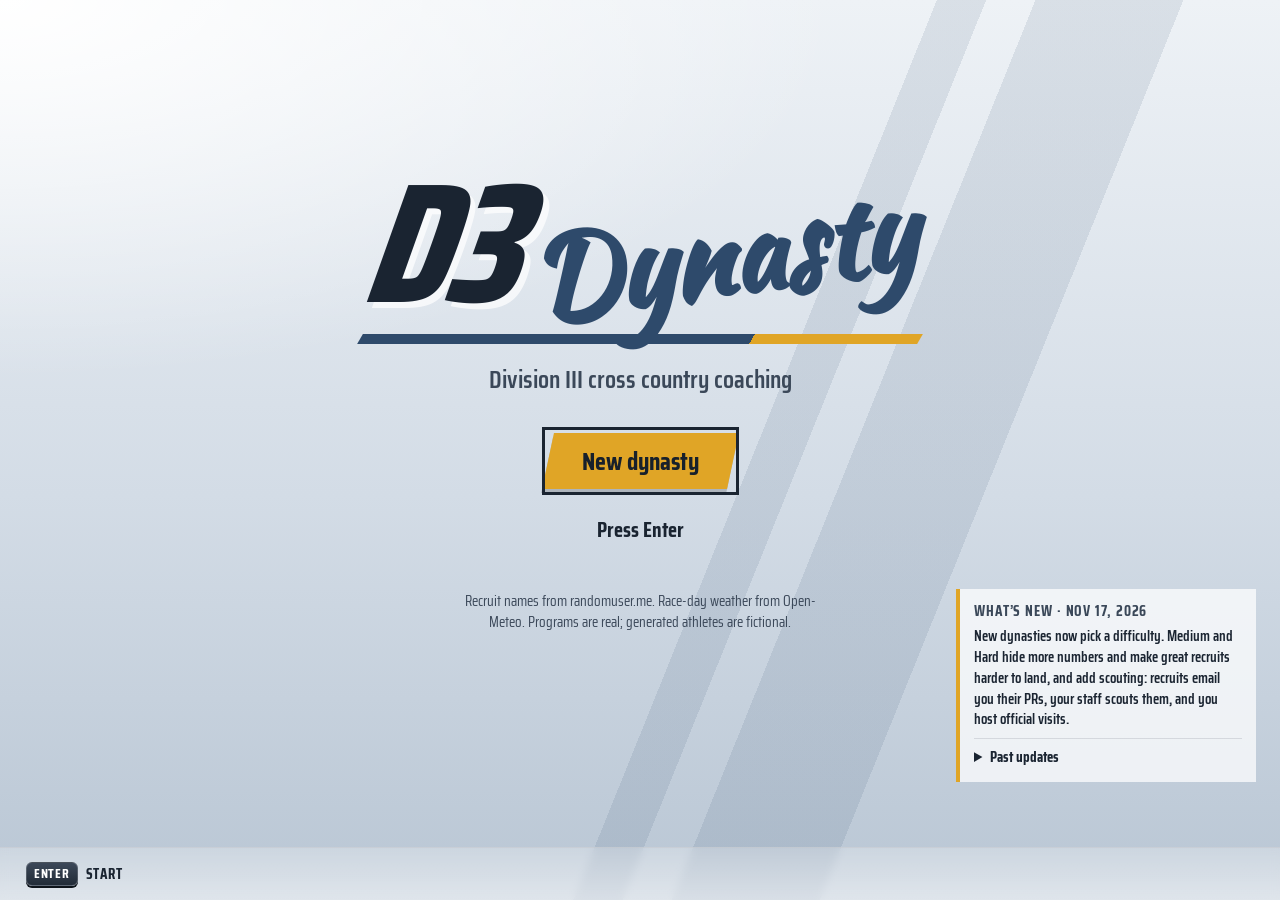
==== commit f9421e6c: "Add Easy, Medium and Hard difficulties and scouting recruiting New dynasties pick a difficulty (old " ====
--- a/index.html
+++ b/index.html
@@ -28,6 +28,8 @@
   <script defer src="js/staff.js"></script>
   <script defer src="js/texts.js"></script>
   <script defer src="js/facilities.js"></script>
+  <script defer src="js/difficulty.js"></script>
+  <script defer src="js/scouting.js"></script>
   <script defer src="js/api.js"></script>
   <script defer src="js/season.js"></script>
   <script defer src="js/ui/common.js"></script>
@@ -44,6 +46,7 @@
   <script defer src="js/ui/texts.js"></script>
   <script defer src="js/ui/facilities.js"></script>
   <script defer src="js/ui/look.js"></script>
+  <script defer src="js/ui/recruit.js"></script>
   <script defer src="js/main.js"></script>
 </head>
 <body class="is-title">
--- a/css/styles.css
+++ b/css/styles.css
@@ -3174,6 +3174,147 @@
   border-left: 5px solid var(--team-hi);
 }
 
+/* ---------- Recruiting inbox (scouting) ---------- */
+
+.mail-list {
+  display: grid;
+  grid-template-columns: repeat(auto-fill, minmax(min(100%, 420px), 1fr));
+  gap: 14px;
+  margin: 0;
+  padding: 0;
+  list-style: none;
+}
+
+.mail {
+  display: grid;
+  align-content: start;
+  gap: 8px;
+  padding: 14px;
+  background: rgb(var(--paper) / 0.85);
+  border-left: 5px solid var(--team-primary);
+  box-shadow: 0 1px 0 rgb(var(--ink-rgb) / 0.08);
+}
+
+.mail--done {
+  opacity: 0.72;
+  border-left-color: var(--text-faint);
+}
+
+.mail__head {
+  display: flex;
+  align-items: center;
+  gap: 10px;
+}
+
+.mail__avatar .portrait {
+  width: 44px;
+  height: 44px;
+  border-radius: 50%;
+}
+
+.mail__who {
+  flex: 1;
+  min-width: 0;
+}
+
+.mail__from {
+  font-weight: 800;
+  color: var(--text-strong);
+  line-height: 1.15;
+}
+
+.mail__meta {
+  font-size: var(--step--1);
+  font-weight: 600;
+  color: var(--text-muted);
+}
+
+.mail__ovr {
+  display: grid;
+  justify-items: center;
+}
+
+.mail__ovr strong {
+  font-size: var(--step-2);
+  font-weight: 800;
+  line-height: 1;
+  color: var(--text-strong);
+}
+
+.mail__ovr span {
+  font-size: var(--step--1);
+  font-weight: 700;
+  color: var(--text-muted);
+}
+
+.mail__subject {
+  font-weight: 800;
+  color: var(--text-strong);
+}
+
+.mail__body,
+.mail__sign {
+  color: var(--text-body);
+  line-height: 1.35;
+}
+
+.mail__prs {
+  display: flex;
+  flex-wrap: wrap;
+  gap: 6px 10px;
+  margin: 0;
+  padding: 0;
+  list-style: none;
+}
+
+.mail__prs li {
+  display: grid;
+  padding: 4px 10px;
+  background: rgb(var(--ink-rgb) / 0.07);
+}
+
+.mail__prs span {
+  font-size: var(--step--1);
+  font-weight: 700;
+  color: var(--text-muted);
+}
+
+.mail__prs b {
+  font-size: var(--step-1);
+  color: var(--text-strong);
+}
+
+.mail__report {
+  padding: 8px 12px;
+  border-left: 4px solid var(--team-hi);
+  background: rgb(var(--ink-rgb) / 0.05);
+  color: var(--text-body);
+}
+
+.mail__report-head {
+  font-weight: 800;
+  color: var(--text-strong);
+}
+
+.mail__result {
+  font-weight: 800;
+  color: var(--text-muted);
+}
+
+.mail__result--good {
+  color: var(--good-text);
+}
+
+.mail__result--bad {
+  color: var(--bad-text);
+}
+
+.mail__why {
+  font-size: var(--step--1);
+  font-weight: 700;
+  color: var(--bad-text);
+}
+
 /* ---------- Look editor ---------- */
 
 .look-editor {
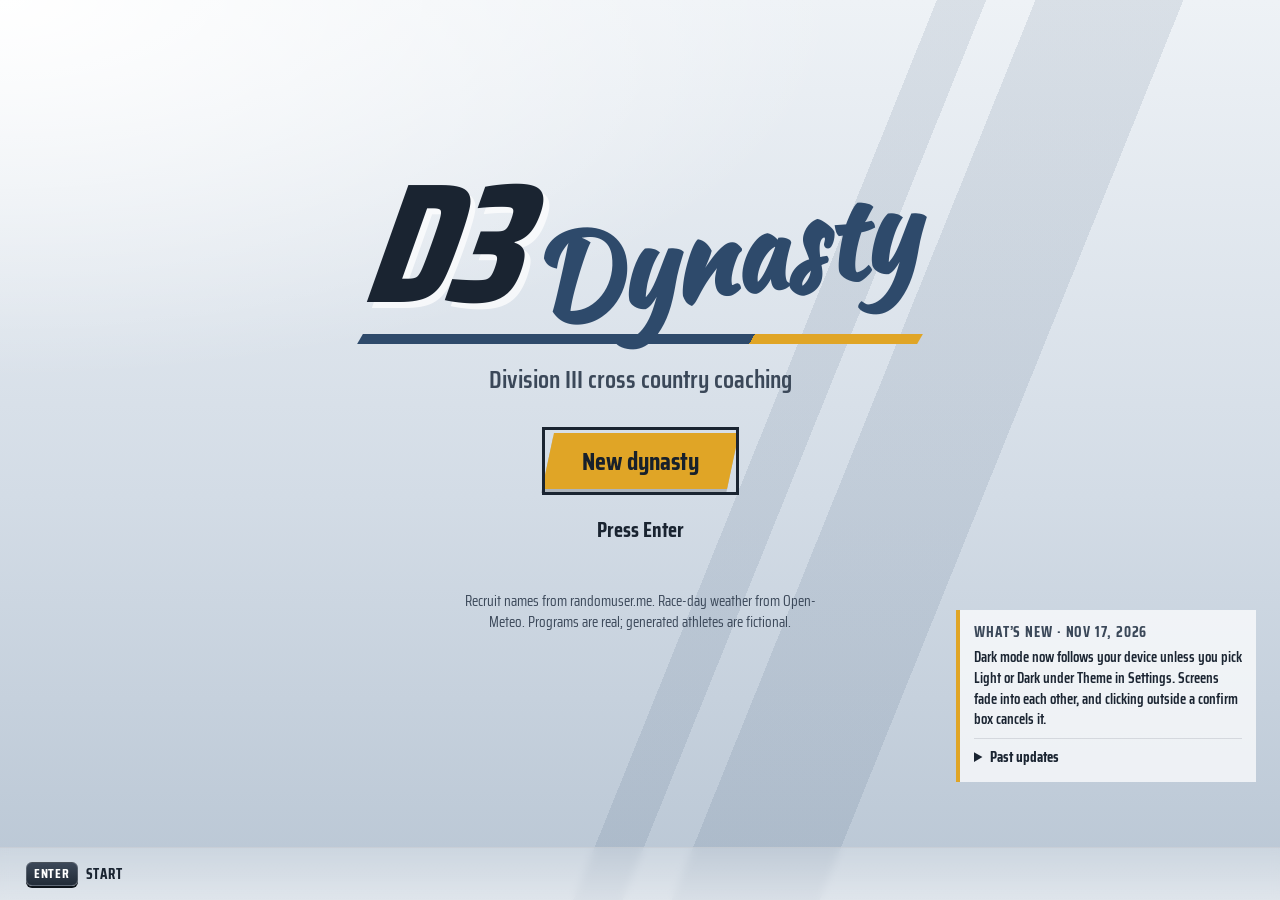
==== commit baca67e4: "Follow the device's color scheme, fade between screens, and modernize platform APIs - Theme setting " ====
--- a/index.html
+++ b/index.html
@@ -5,6 +5,7 @@
   <meta name="viewport" content="width=device-width, initial-scale=1">
   <title>D3 Dynasty | Division III Cross Country Coaching</title>
   <meta name="description" content="Coach any NCAA Division III cross country program: recruit, set your top seven, race a six-meet season and build a dynasty.">
+  <meta name="color-scheme" content="light dark">
   <meta name="theme-color" content="#1A2431">
   <link rel="icon" href="favicon.svg" type="image/svg+xml">
   <link rel="preconnect" href="https://fonts.googleapis.com">
@@ -85,7 +86,7 @@
 
   <div class="toasts" id="toasts" role="status" aria-live="polite"></div>
 
-  <dialog class="confirm" id="confirm-dialog" aria-labelledby="confirm-message">
+  <dialog class="confirm" id="confirm-dialog" closedby="any" aria-labelledby="confirm-message">
     <form method="dialog" class="confirm__form">
       <p class="confirm__message" id="confirm-message"></p>
       <div class="confirm__actions">
--- a/css/styles.css
+++ b/css/styles.css
@@ -423,6 +423,20 @@
   padding: 22px var(--gutter) 32px;
 }
 
+/* Screen changes (XC.go) cross-fade the page; unchanged parts look still. */
+::view-transition-old(root),
+::view-transition-new(root) {
+  animation-duration: 160ms;
+}
+
+@media (prefers-reduced-motion: reduce) {
+  ::view-transition-group(*),
+  ::view-transition-old(*),
+  ::view-transition-new(*) {
+    animation: none !important;
+  }
+}
+
 .screen:focus {
   outline: none;
 }
@@ -2816,6 +2830,13 @@
   background: rgb(var(--paper) / 0.6);
 }
 
+.setting__choices {
+  display: flex;
+  flex-wrap: wrap;
+  justify-content: flex-end;
+  gap: 8px;
+}
+
 .setting__text {
   display: grid;
 }
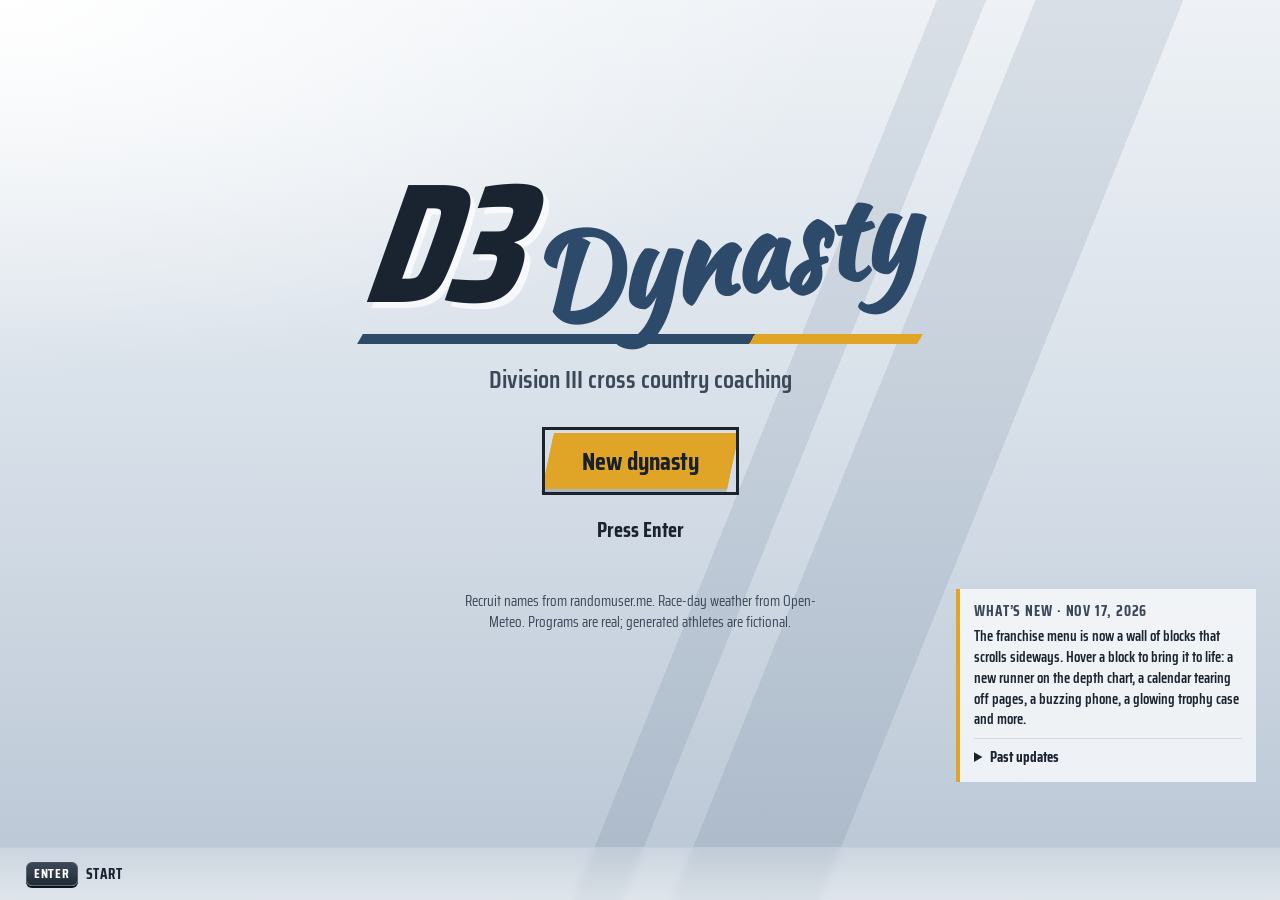
==== commit 64c3841d: "Rebuild the hub as a sideways-scrolling block menu with animated art - Madden-style wall of blocks: " ====
--- a/index.html
+++ b/index.html
@@ -35,6 +35,7 @@
   <script defer src="js/season.js"></script>
   <script defer src="js/ui/common.js"></script>
   <script defer src="js/ui/avatar.js"></script>
+  <script defer src="js/ui/hub-art.js"></script>
   <script defer src="js/ui/title.js"></script>
   <script defer src="js/ui/hub.js"></script>
   <script defer src="js/ui/roster.js"></script>
--- a/css/styles.css
+++ b/css/styles.css
@@ -1622,54 +1622,700 @@
 
 /* ---------- Hub ---------- */
 
+/* The hub is a block menu that scrolls sideways (the Madden menu layout):
+   it fills the space between the header and the legend, and the track
+   scrolls on the inline axis. Columns are sized against the track's width
+   (cqi), so the Next up tile and the snapshot sit in the first view. */
+
+body[data-screen='hub'] {
+  height: 100vh;
+  height: 100dvh;
+}
+
+body[data-screen='hub'] .screen {
+  display: flex;
+  flex-direction: column;
+  min-height: 0;
+  padding-bottom: 14px;
+}
+
 .hub {
-  display: grid;
-  grid-template-columns: minmax(0, 1.5fr) minmax(0, 1fr);
-  gap: 20px;
-}
-
-.tile {
+  display: flex;
+  flex: 1;
+  min-height: 0;
+}
+
+@property --fade-start {
+  syntax: '<length>';
+  inherits: false;
+  initial-value: 0px;
+}
+
+@property --fade-end {
+  syntax: '<length>';
+  inherits: false;
+  initial-value: 0px;
+}
+
+.hub-track {
+  --fade-size: 48px;
+  display: flex;
+  flex: 1;
+  min-width: 0;
+  container-type: inline-size;
+  overflow-x: auto;
+  overflow-y: hidden;
+  overscroll-behavior-x: contain;
+  scroll-padding-inline: var(--fade-size);
+  padding-bottom: 10px;
+  scrollbar-width: thin;
+  scrollbar-color: rgb(var(--ink-rgb) / 0.4) transparent;
+  touch-action: pan-x pan-y;
+  /* Fading edges where there's more to scroll to. */
+  mask:
+    linear-gradient(#000000, #000000) no-clip subtract,
+    linear-gradient(to right, #000000, transparent) 0 0 / var(--fade-start) 100% no-repeat no-clip,
+    linear-gradient(to right, transparent, #000000) 100% 0 / var(--fade-end) 100% no-repeat no-clip;
+  animation: hub-fade-start linear both, hub-fade-end linear both;
+  animation-timeline: scroll(self inline);
+  animation-range: 0 var(--fade-size), calc(100% - var(--fade-size)) 100%;
+  transition: --fade-start 0.2s, --fade-end 0.2s;
+}
+
+/* Without scroll-driven animations, hub.js sets these classes. */
+.hub-track.more-start {
+  --fade-start: var(--fade-size);
+}
+
+.hub-track.more-end {
+  --fade-end: var(--fade-size);
+}
+
+@keyframes hub-fade-start {
+  to {
+    --fade-start: var(--fade-size);
+  }
+}
+
+@keyframes hub-fade-end {
+  from {
+    --fade-end: var(--fade-size);
+  }
+}
+
+.hub-track__edge {
+  flex: 0 0 1px;
+}
+
+.hub-grid {
+  flex: none;
+  display: grid;
+  min-height: 430px;
+  gap: 10px;
+  grid-template-columns: 40cqi 33cqi 30cqi 26cqi;
+  grid-template-rows: repeat(4, minmax(0, 1fr));
+  grid-template-areas:
+    'next snap texts trophies'
+    'next snap texts trophies'
+    'roster schedule facilities staff'
+    'roster schedule facilities settings';
+}
+
+.hub-menu {
+  display: contents;
+}
+
+.hub-tile--next { grid-area: next; }
+.hub-tile--snap { grid-area: snap; }
+.hub-tile--roster { grid-area: roster; }
+.hub-tile--schedule { grid-area: schedule; }
+.hub-tile--texts { grid-area: texts; }
+.hub-tile--facilities { grid-area: facilities; }
+.hub-tile--trophies { grid-area: trophies; }
+.hub-tile--staff { grid-area: staff; }
+.hub-tile--settings { grid-area: settings; }
+
+/* ----- One block ----- */
+
+.hub-tile {
   position: relative;
-  display: grid;
-  align-content: start;
+  isolation: isolate;
+  display: flex;
+  flex-direction: column;
+  justify-content: space-between;
+  align-items: flex-start;
   gap: 8px;
-  min-height: 120px;
-  padding: 18px 20px;
+  min-width: 0;
+  min-height: 0;
+  margin: 0;
+  padding: 16px 18px;
+  overflow: hidden;
   border: 0;
-  border-left: 6px solid transparent;
   background: var(--ink);
   color: var(--on-dark);
+  font: inherit;
   text-align: left;
-  cursor: pointer;
-  overflow: hidden;
-}
-
-.tile:hover,
-.tile:focus-visible {
-  border-left-color: var(--team-hi);
-}
-
-.tile__title {
-  font-size: var(--step-2);
-  font-weight: 700;
-  line-height: 1.1;
-}
-
-.tile__text {
-  color: var(--on-dark-dim);
-  font-size: var(--step-0);
-}
-
-.tile--next {
-  min-height: 300px;
-  padding: 26px 28px;
-  border-left-width: 0;
-  cursor: default;
-}
-
-.tile--next::before {
+}
+
+/* A wash of the team color over the dark block, like a duotone photo. */
+.hub-tile::before {
   content: '';
   position: absolute;
+  inset: 0;
+  z-index: -1;
+  background: linear-gradient(150deg, color-mix(in srgb, var(--team-ink) 55%, transparent) 0%, transparent 75%);
+}
+
+/* The hovered or focused block fills with the team color. */
+button.hub-tile {
+  cursor: pointer;
+}
+
+button.hub-tile::after {
+  content: '';
+  position: absolute;
+  inset: 0;
+  z-index: -1;
+  background: var(--team-ink);
+  opacity: 0;
+  transition: opacity 180ms ease-out;
+}
+
+button.hub-tile:is(:hover, :focus-visible)::after {
+  opacity: 1;
+}
+
+button.hub-tile:focus-visible {
+  outline: 3px solid var(--team-hi-on-dark);
+  outline-offset: -3px;
+}
+
+.hub-tile__title {
+  position: relative;
+  z-index: 1;
+  max-width: 62%;
+  font-size: clamp(1.35rem, 0.9rem + 1.5cqi, 2.4rem);
+  font-weight: 800;
+  line-height: 0.95;
+  color: #FFFFFF;
+  text-shadow: 0 2px 10px rgba(0, 0, 0, 0.35);
+}
+
+.hub-tile__note {
+  position: relative;
+  z-index: 1;
+  max-width: 70%;
+  color: var(--on-dark-dim);
+  font-size: var(--step--1);
+  font-weight: 700;
+  line-height: 1.2;
+  text-shadow: 0 1px 6px rgba(0, 0, 0, 0.5);
+}
+
+button.hub-tile:is(:hover, :focus-visible) .hub-tile__note {
+  color: var(--on-dark);
+}
+
+.hub-tile--staff .hub-tile__title,
+.hub-tile--settings .hub-tile__title {
+  font-size: clamp(1.15rem, 0.8rem + 1cqi, 1.8rem);
+}
+
+/* ----- Art inside a block ----- */
+
+.art {
+  position: absolute;
+  inset: 0 0 0 auto;
+  z-index: 0;
+  width: 64%;
+  pointer-events: none;
+  mask-image: linear-gradient(to right, transparent 0%, #000000 32%);
+  opacity: 0.5;
+  filter: saturate(0.3);
+  transition: opacity 220ms ease-out, filter 220ms ease-out;
+}
+
+button.hub-tile:is(:hover, :focus-visible) .art {
+  opacity: 1;
+  filter: none;
+}
+
+/* Calendar and phone sit whole on the right; no fade. */
+.art--schedule,
+.art--texts {
+  mask-image: none;
+}
+
+/* The trophy case sits between the title and the note. */
+.art--trophies {
+  inset: 22% 0 16% 0;
+  width: auto;
+  mask-image: none;
+}
+
+.hub-tile--staff .art,
+.hub-tile--settings .art {
+  width: 46%;
+  mask-image: linear-gradient(to right, transparent 0%, #000000 22%);
+}
+
+/* Depth chart: one runner's headshot or look. */
+.art__shot {
+  position: absolute;
+  inset: 0;
+  display: flex;
+  justify-content: flex-end;
+  align-items: flex-end;
+  transition: opacity 400ms ease-out;
+}
+
+.art__shot.is-leaving {
+  opacity: 0;
+}
+
+.art__shot .portrait {
+  width: auto;
+  height: 100%;
+  background: none;
+}
+
+.art__shot img.portrait {
+  width: 100%;
+  object-fit: cover;
+  object-position: 50% 12%;
+}
+
+.art__shot svg.portrait {
+  aspect-ratio: 1;
+}
+
+.art--staff .art__shot {
+  opacity: 0;
+}
+
+.art--staff .art__shot.is-on {
+  opacity: 1;
+}
+
+/* Schedule: a tear-off calendar. */
+.art--schedule {
+  display: grid;
+  place-items: center;
+  perspective: 700px;
+}
+
+.cal {
+  position: relative;
+  height: 72%;
+  aspect-ratio: 1 / 1.05;
+  max-width: 82%;
+}
+
+.cal__page {
+  position: absolute;
+  inset: 9% 0 0 0;
+  display: grid;
+  grid-template-rows: 24% 1fr;
+  overflow: hidden;
+  border-radius: 4px;
+  background: #FFFFFF;
+  box-shadow: 0 10px 22px rgba(0, 0, 0, 0.35);
+  transform-origin: 50% 0;
+  backface-visibility: hidden;
+}
+
+.cal__page--under {
+  z-index: 1;
+}
+
+.cal__page--top {
+  z-index: 2;
+}
+
+.cal__month {
+  display: grid;
+  place-items: center;
+  background: color-mix(in srgb, var(--team-primary) 62%, #000000);
+  color: #FFFFFF;
+  font-size: clamp(0.7rem, 0.4rem + 0.8cqi, 1.1rem);
+  font-weight: 800;
+}
+
+.cal__day {
+  display: grid;
+  place-items: center;
+  color: #1D232B;
+  font-size: clamp(2rem, 1rem + 4cqi, 4.6rem);
+  font-weight: 800;
+  line-height: 1;
+}
+
+.cal__rings {
+  position: absolute;
+  inset: 3% 18% auto;
+  z-index: 3;
+  display: flex;
+  justify-content: space-between;
+}
+
+.cal__rings span {
+  width: 9%;
+  aspect-ratio: 1 / 2;
+  border-radius: 3px;
+  background: #2B333D;
+}
+
+/* Facilities: the weight room. */
+.gym {
+  display: block;
+  width: 100%;
+  height: 100%;
+  transform-origin: 70% 75%;
+}
+
+.gym__wall { fill: #D9DEE4; }
+.gym__ceiling { fill: #EEF1F4; }
+.gym__light { fill: #FFFFFF; }
+.gym__floor { fill: #A8AEB5; }
+.gym__turf { fill: #3E8E41; }
+.gym__yard { stroke: #FFFFFF; stroke-width: 1.4; }
+.gym__upright { fill: var(--team-primary); }
+.gym__banner { fill: color-mix(in srgb, var(--team-primary) 78%, #000000); }
+.gym__banner-stripe { fill: #FFFFFF; opacity: 0.75; }
+.gym__bar { fill: #23272D; }
+.gym__barbell { fill: #B7BDC4; }
+.gym__plate { fill: #1B1E22; }
+.gym__plate-rim { fill: #3A4048; }
+
+/* Texts: a phone with messages coming off it. */
+.art--texts {
+  display: grid;
+  place-items: center;
+}
+
+.art--texts .handset__float {
+  z-index: 1;
+}
+
+.handset {
+  position: relative;
+  height: 74%;
+  aspect-ratio: 9 / 17;
+  padding: 7% 6%;
+  border: 3px solid #3A4350;
+  border-radius: 16% / 8.5%;
+  background: #11161C;
+  box-shadow: 0 12px 24px rgba(0, 0, 0, 0.4);
+}
+
+.handset__screen {
+  display: flex;
+  flex-direction: column;
+  align-items: flex-start;
+  gap: 9%;
+  height: 100%;
+  padding: 18% 12% 0;
+  border-radius: 10% / 5%;
+  background: #222C37;
+  transition: background-color 200ms ease-out, box-shadow 200ms ease-out;
+}
+
+.handset__notch {
+  align-self: center;
+  width: 34%;
+  height: 4px;
+  border-radius: 2px;
+  background: rgba(255, 255, 255, 0.25);
+}
+
+.handset__line {
+  width: 100%;
+  height: 7px;
+  border-radius: 4px;
+  background: rgba(255, 255, 255, 0.16);
+}
+
+.handset__line--short {
+  width: 62%;
+  align-self: flex-end;
+}
+
+.handset__badge {
+  position: absolute;
+  top: -8px;
+  right: -9px;
+  display: grid;
+  place-items: center;
+  min-width: 22px;
+  height: 22px;
+  padding: 0 5px;
+  border-radius: 11px;
+  background: #E5484D;
+  color: #FFFFFF;
+  font-size: 0.8rem;
+  font-weight: 800;
+}
+
+/* The screen lights up while the block is hovered or focused. */
+button.hub-tile:is(:hover, :focus-visible) .handset__screen {
+  background: #F2F6FA;
+  box-shadow: 0 0 26px 6px rgba(255, 255, 255, 0.35);
+}
+
+button.hub-tile:is(:hover, :focus-visible) .handset__line {
+  background: color-mix(in srgb, var(--team-primary) 55%, #FFFFFF);
+}
+
+.handset__float {
+  position: absolute;
+  inset: 0;
+}
+
+.handset__bubble,
+.handset__emoji {
+  position: absolute;
+  opacity: 0;
+}
+
+.handset__bubble {
+  top: 34%;
+  right: 34%;
+  padding: 5px 11px;
+  border-radius: 12px 12px 12px 3px;
+  background: #FFFFFF;
+  color: #1D232B;
+  font-size: 0.85rem;
+  font-weight: 700;
+  white-space: nowrap;
+  box-shadow: 0 6px 14px rgba(0, 0, 0, 0.3);
+}
+
+.handset__emoji {
+  top: 56%;
+  right: calc(8% + var(--i) * 15%);
+  font-size: 1.3rem;
+}
+
+/* Trophy case. */
+.case {
+  display: block;
+  width: 100%;
+  height: 100%;
+}
+
+.case__frame { fill: #5A3E2B; }
+.case__back { fill: #1C232C; }
+.case__shelf { fill: #7A5638; }
+.case__gold { fill: #E8B53C; }
+.case__gold-dark { fill: #B98A22; }
+.case__handle { fill: none; stroke: #E8B53C; stroke-width: 2.6; }
+.case__base { fill: #3B2A1E; }
+.case__glint { fill: none; stroke: rgba(255, 255, 255, 0.7); stroke-width: 1.6; stroke-linecap: round; }
+.case__ribbon { fill: none; stroke: var(--team-primary); stroke-width: 4; stroke-linejoin: round; }
+.case__disc--gold { fill: #E8B53C; }
+.case__disc--silver { fill: #C9CED6; }
+.case__disc--bronze { fill: #C27C46; }
+.case__disc-in { fill: rgba(255, 255, 255, 0.25); }
+.case__plaque { fill: #8B6A45; }
+.case__plaque-line { fill: #E8D3A4; }
+.case__glass { fill: rgba(255, 255, 255, 0.05); }
+.case__shine { fill: rgba(255, 255, 255, 0.22); opacity: 0; }
+
+/* The trophies glow while the block is hovered or focused. */
+button.hub-tile:is(:hover, :focus-visible) :is(.case__cup, .case__medal) {
+  filter: drop-shadow(0 0 4px #FFD66B);
+}
+
+/* Settings: gears. */
+.gears {
+  display: block;
+  width: 100%;
+  height: 100%;
+}
+
+.gears path {
+  fill-rule: evenodd;
+  transform-box: fill-box;
+  transform-origin: center;
+}
+
+.gears__big { fill: rgba(255, 255, 255, 0.6); }
+.gears__small { fill: rgba(255, 255, 255, 0.42); }
+
+/* ----- Motion: plays while hovered or focused, from the start each time ----- */
+
+@media (prefers-reduced-motion: no-preference) {
+  .art__shot {
+    animation: hub-shot-in 400ms ease-out both;
+  }
+
+  button.hub-tile:is(:hover, :focus-visible) .art__shot:last-child .portrait {
+    animation: hub-zoom 4s ease-out both;
+  }
+
+  button.hub-tile:is(:hover, :focus-visible) .cal__page--top {
+    animation: hub-tear 1.15s ease-in infinite;
+  }
+
+  button.hub-tile:is(:hover, :focus-visible) .gym {
+    animation: hub-pulse 1.6s ease-in-out infinite;
+  }
+
+  button.hub-tile:is(:hover, :focus-visible) .handset {
+    animation: hub-buzz 1.6s ease-in-out infinite;
+  }
+
+  button.hub-tile:is(:hover, :focus-visible) .handset__bubble {
+    animation: hub-bubble 2.4s ease-out infinite;
+    animation-delay: calc(var(--i) * 0.8s);
+  }
+
+  button.hub-tile:is(:hover, :focus-visible) .handset__emoji {
+    animation: hub-emoji 2.4s ease-out infinite;
+    animation-delay: calc(var(--i) * 0.8s + 0.35s);
+  }
+
+  button.hub-tile:is(:hover, :focus-visible) :is(.case__cup, .case__medal) {
+    animation: hub-glow 1.8s ease-in-out infinite;
+  }
+
+  button.hub-tile:is(:hover, :focus-visible) .case__shine {
+    animation: hub-shine 1.8s ease-in-out infinite;
+  }
+
+  button.hub-tile:is(:hover, :focus-visible) .gears__big {
+    animation: hub-spin 6s linear infinite;
+  }
+
+  button.hub-tile:is(:hover, :focus-visible) .gears__small {
+    animation: hub-spin 4.2s linear infinite reverse;
+  }
+}
+
+@keyframes hub-shot-in {
+  from {
+    opacity: 0;
+    translate: 18px 0;
+  }
+}
+
+@keyframes hub-zoom {
+  to {
+    scale: 1.07;
+  }
+}
+
+@keyframes hub-tear {
+  0%, 25% {
+    transform: none;
+    opacity: 1;
+  }
+  80% {
+    transform: translate(-16%, -38%) rotateX(-78deg) rotate(-14deg);
+    opacity: 0.95;
+  }
+  100% {
+    transform: translate(-22%, -58%) rotateX(-95deg) rotate(-18deg);
+    opacity: 0;
+  }
+}
+
+@keyframes hub-pulse {
+  50% {
+    scale: 1.06;
+  }
+}
+
+@keyframes hub-buzz {
+  0%, 30%, 100% {
+    rotate: 0deg;
+    translate: 0 0;
+  }
+  5%, 15%, 25% {
+    rotate: -6deg;
+    translate: -2px 0;
+  }
+  10%, 20% {
+    rotate: 6deg;
+    translate: 2px 0;
+  }
+}
+
+@keyframes hub-bubble {
+  0% {
+    opacity: 0;
+    translate: 0 16px;
+    scale: 0.6;
+  }
+  15% {
+    opacity: 1;
+    translate: 0 0;
+    scale: 1;
+  }
+  75% {
+    opacity: 1;
+  }
+  100% {
+    opacity: 0;
+    translate: -14px -70px;
+  }
+}
+
+@keyframes hub-emoji {
+  0% {
+    opacity: 0;
+    translate: 0 10px;
+    scale: 0.4;
+  }
+  20% {
+    opacity: 1;
+    scale: 1.15;
+  }
+  100% {
+    opacity: 0;
+    translate: 10px -80px;
+    scale: 1;
+  }
+}
+
+@keyframes hub-glow {
+  50% {
+    filter: drop-shadow(0 0 9px #FFD66B);
+  }
+}
+
+@keyframes hub-shine {
+  0% {
+    opacity: 0;
+    translate: 20px 0;
+  }
+  20% {
+    opacity: 1;
+  }
+  80% {
+    opacity: 1;
+  }
+  100% {
+    opacity: 0;
+    translate: 220px 0;
+  }
+}
+
+@keyframes hub-spin {
+  to {
+    rotate: 1turn;
+  }
+}
+
+/* ----- Next up and the snapshot ----- */
+
+.hub-tile--next {
+  justify-content: flex-start;
+  padding: 24px 26px;
+}
+
+/* Team stripes behind the crest, over the team wash. */
+.hub-tile--next::before {
   inset: 0 0 0 auto;
   width: 42%;
   background:
@@ -1678,83 +2324,209 @@
   opacity: 0.95;
 }
 
-.tile--next > * {
-  position: relative;
-}
-
-.tile--next .crest {
+.hub-tile--next .crest {
   position: absolute;
   right: 6%;
   top: 50%;
-  width: 150px;
-  height: 170px;
+  width: clamp(90px, 8cqi + 40px, 150px);
+  height: auto;
+  aspect-ratio: 150 / 170;
   transform: translateY(-50%);
   filter: drop-shadow(0 12px 20px rgba(0, 0, 0, 0.4));
 }
 
-.tile__kicker {
-  font-size: var(--step-0);
+.hub-next__kicker {
   font-weight: 700;
   color: var(--team-hi-on-dark);
 }
 
-.tile__headline {
+.hub-next__headline {
   max-width: 58%;
-  font-size: var(--step-4);
+  font-size: clamp(1.8rem, 1rem + 3cqi, 3.4rem);
   font-weight: 800;
   font-style: italic;
   line-height: 0.98;
   color: #FFFFFF;
 }
 
-.tile__facts {
+.hub-next__facts {
   display: flex;
   flex-wrap: wrap;
-  gap: 4px 22px;
+  gap: 2px 18px;
   max-width: 58%;
   color: var(--on-dark-dim);
   font-weight: 600;
 }
 
-.tile__facts strong {
+.hub-tile--next .actions {
+  margin-top: auto;
+}
+
+.hub-tile--snap {
+  justify-content: flex-start;
+  gap: 12px;
+}
+
+.snapshot__head {
+  display: flex;
+  justify-content: space-between;
+  align-items: baseline;
+  gap: 12px;
+  width: 100%;
+}
+
+.hub-tile--snap .hub-tile__title {
+  max-width: none;
+  font-size: clamp(1.2rem, 0.8rem + 1cqi, 1.8rem);
+}
+
+.snapshot__sub {
+  color: var(--on-dark-dim);
+  font-size: var(--step--1);
+  font-weight: 600;
+}
+
+.snapshot__squads {
+  display: grid;
+  grid-template-columns: repeat(auto-fit, minmax(110px, 1fr));
+  gap: 10px;
+  width: 100%;
+}
+
+.snapshot__squad {
+  padding: 8px 12px 10px;
+  border-top: 3px solid var(--team-hi-on-dark);
+  background: rgba(255, 255, 255, 0.06);
+}
+
+.snapshot__label {
+  color: var(--on-dark-dim);
+  font-weight: 700;
+}
+
+.hub-tile--snap .bignum {
+  font-size: clamp(2.2rem, 1.2rem + 2.6cqi, 3.6rem);
+  color: #FFFFFF;
+}
+
+.hub-tile--snap .bignum small {
+  color: var(--on-dark-dim);
+}
+
+.snapshot__rep {
+  width: 100%;
+}
+
+.hub-tile--snap .meter {
+  background: rgba(255, 255, 255, 0.14);
+}
+
+.hub-tile--snap .meter-label {
+  color: var(--on-dark-dim);
+}
+
+.hub-tile--snap .record-list {
+  width: 100%;
+}
+
+.hub-tile--snap .record-list li {
+  padding: 5px 0;
+  border-bottom-color: rgba(255, 255, 255, 0.12);
   color: var(--on-dark);
-}
-
-.tile--next .actions {
-  margin-top: auto;
-  padding-top: 16px;
-}
-
-.menu-tiles {
-  display: grid;
-  grid-template-columns: repeat(4, minmax(0, 1fr));
-  gap: 14px;
-  grid-column: 1 / -1;
-}
-
-.snapshot {
-  display: grid;
-  gap: 14px;
-  align-content: start;
-}
-
-.snapshot__squads {
-  display: grid;
-  grid-template-columns: repeat(auto-fit, minmax(150px, 1fr));
-  gap: 12px;
-}
-
-.snapshot__squad {
-  display: grid;
-  gap: 2px;
-  padding: 12px 14px;
-  background: rgb(var(--paper) / 0.55);
-  border-top: 4px solid var(--team-primary);
-}
-
-.snapshot__label {
-  font-weight: 700;
-  color: var(--text-muted);
+  font-size: var(--step--1);
+}
+
+/* Phones held upright: one column a view, snapping on swipes. */
+@media (max-width: 600px) {
+  .hub-track {
+    --fade-size: 24px;
+  }
+
+  .hub-grid {
+    grid-template-columns: repeat(4, 84cqi);
+    grid-template-rows: 1.35fr 1.35fr 1fr 1fr;
+    min-height: 470px;
+  }
+
+  .hub-tile--next {
+    padding: 18px 18px 16px;
+    gap: 4px;
+  }
+
+  .hub-tile--next::before {
+    width: 30%;
+  }
+
+  .hub-tile--next .crest {
+    top: 16px;
+    right: 12px;
+    width: 76px;
+    transform: none;
+  }
+
+  .hub-next__headline,
+  .hub-next__facts {
+    max-width: 74%;
+  }
+
+  .hub-next__facts {
+    font-size: var(--step--1);
+  }
+}
+
+/* Short screens (phones held sideways): two rows. */
+@media (max-height: 560px) {
+  .hub-grid {
+    min-height: 230px;
+    grid-template-columns: 50cqi 32cqi 40cqi 32cqi 30cqi 26cqi;
+    grid-template-rows: repeat(2, minmax(0, 1fr));
+    grid-template-areas:
+      'next roster snap texts trophies staff'
+      'next schedule snap facilities trophies settings';
+  }
+
+  .hub-tile {
+    padding: 10px 14px;
+  }
+
+  .hub-tile--next {
+    padding: 14px 18px;
+    gap: 4px;
+  }
+
+  .hub-next__facts span:nth-child(n + 3) {
+    display: none;
+  }
+
+  .hub-next__headline {
+    font-size: 1.7rem;
+  }
+
+  .hub-tile--next .btn--big {
+    min-height: 42px;
+    padding-block: 6px;
+    font-size: var(--step-1);
+  }
+
+  .hub-tile--snap {
+    gap: 6px;
+  }
+
+  .hub-tile--snap .record-list {
+    display: none;
+  }
+}
+
+/* Touch: swipes settle on a column. */
+@media (pointer: coarse) {
+  .hub-track {
+    scroll-snap-type: x mandatory;
+  }
+
+  .hub-grid > *,
+  .hub-menu > * {
+    scroll-snap-align: start;
+  }
 }
 
 .bignum {
@@ -3743,10 +4515,6 @@
     max-width: 520px;
   }
 
-  .menu-tiles {
-    grid-template-columns: repeat(2, minmax(0, 1fr));
-  }
-
   .race__stage {
     grid-template-columns: 1fr;
   }
@@ -3772,7 +4540,6 @@
   }
 
   .setup,
-  .hub,
   .meet,
   .results-grid,
   .wheel-screen {
@@ -3801,16 +4568,6 @@
     font-size: var(--step-3);
   }
 
-  .tile__headline,
-  .tile__facts {
-    max-width: 100%;
-  }
-
-  .tile--next::before,
-  .tile--next .crest {
-    display: none;
-  }
-
   .legend-bar {
     grid-template-columns: 1fr;
     gap: 6px;
@@ -3842,10 +4599,6 @@
 
   body:not(.no-squads) .context-bar__team-name {
     display: none;
-  }
-
-  .menu-tiles {
-    grid-template-columns: 1fr;
   }
 
   .finder-tools,
